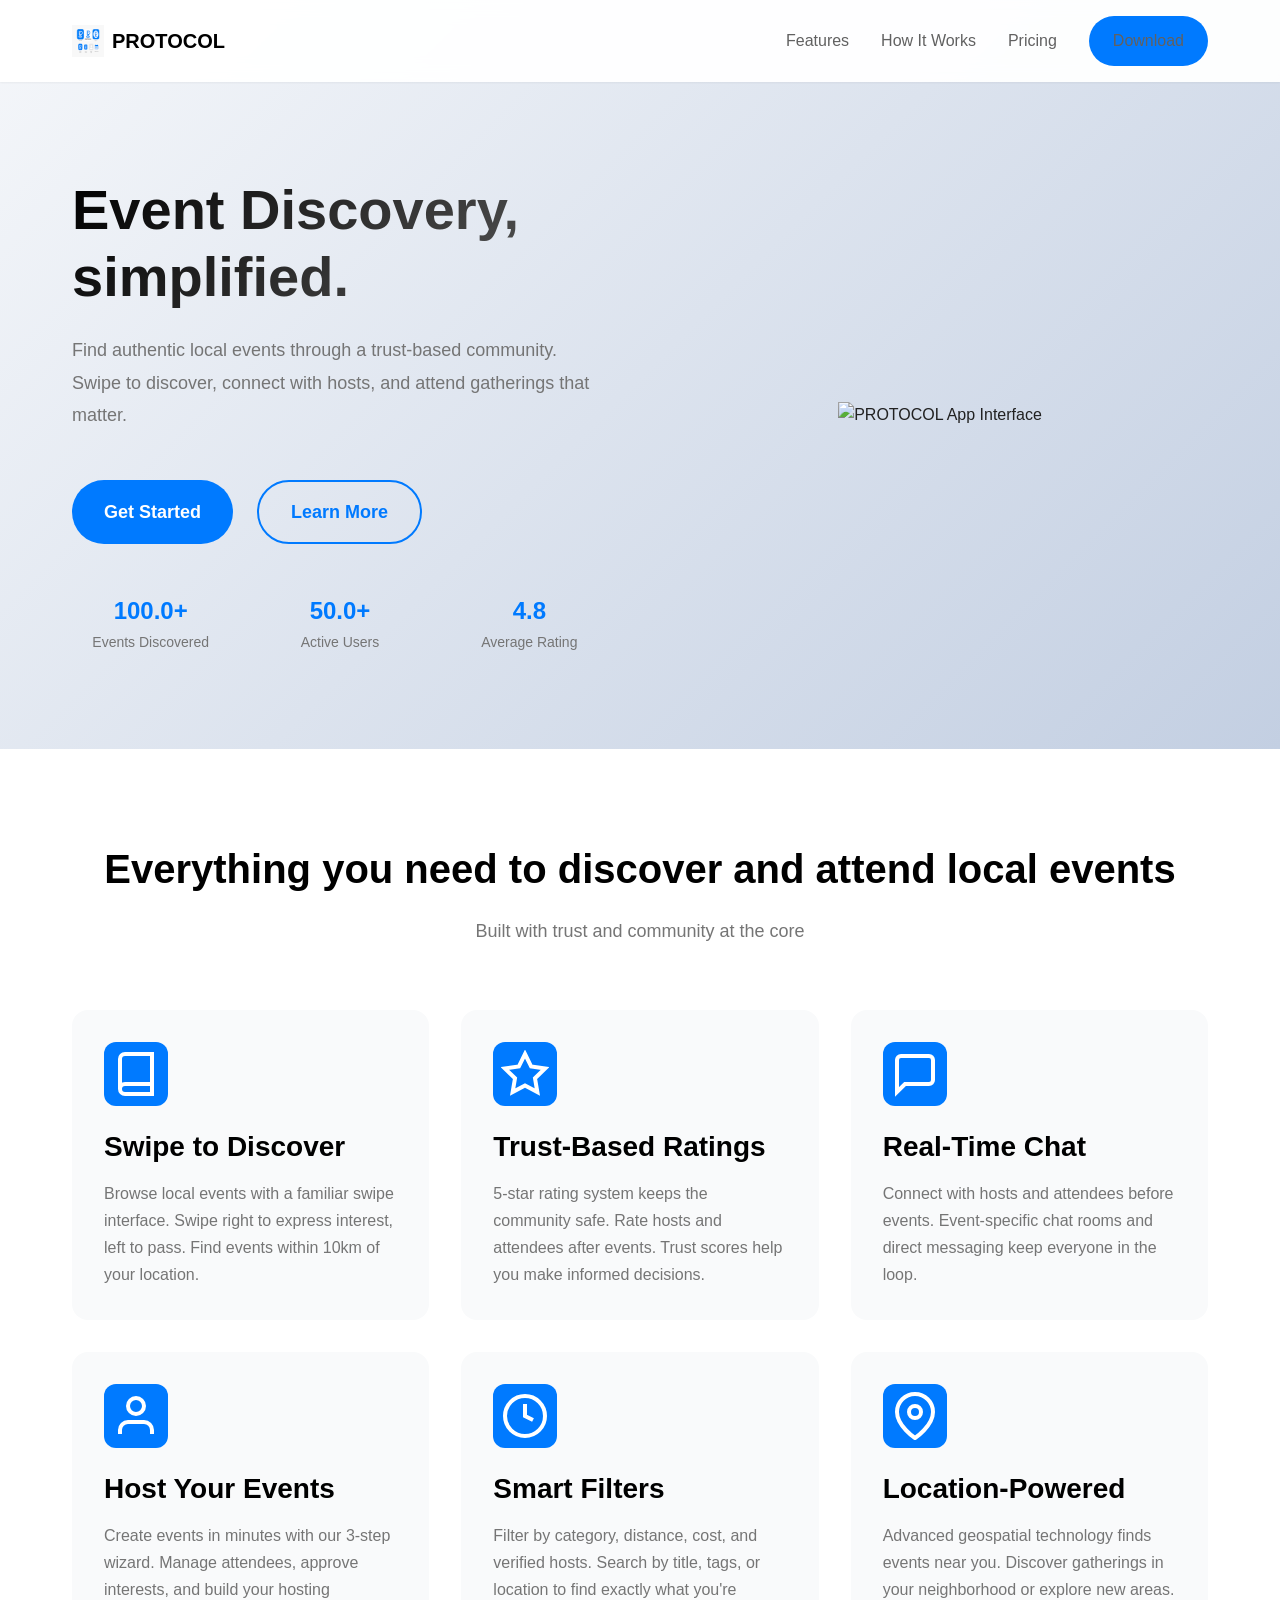
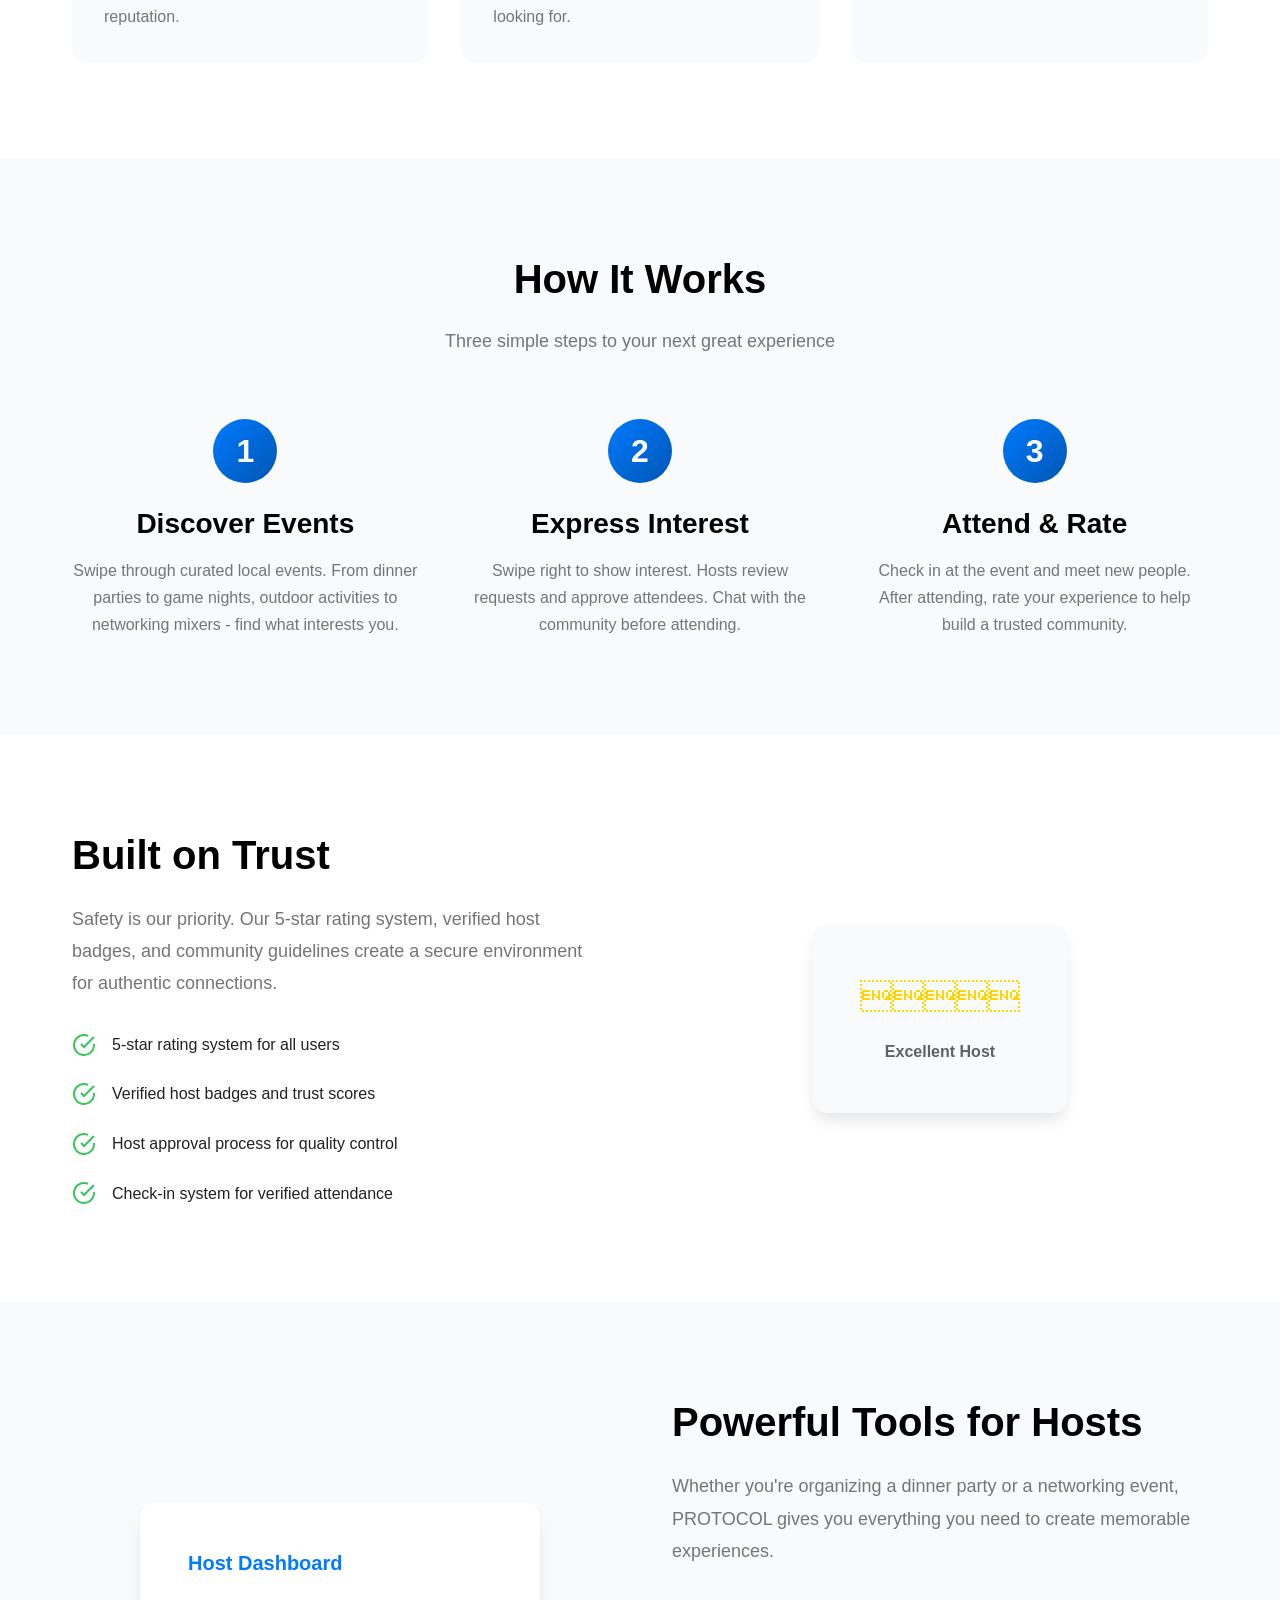
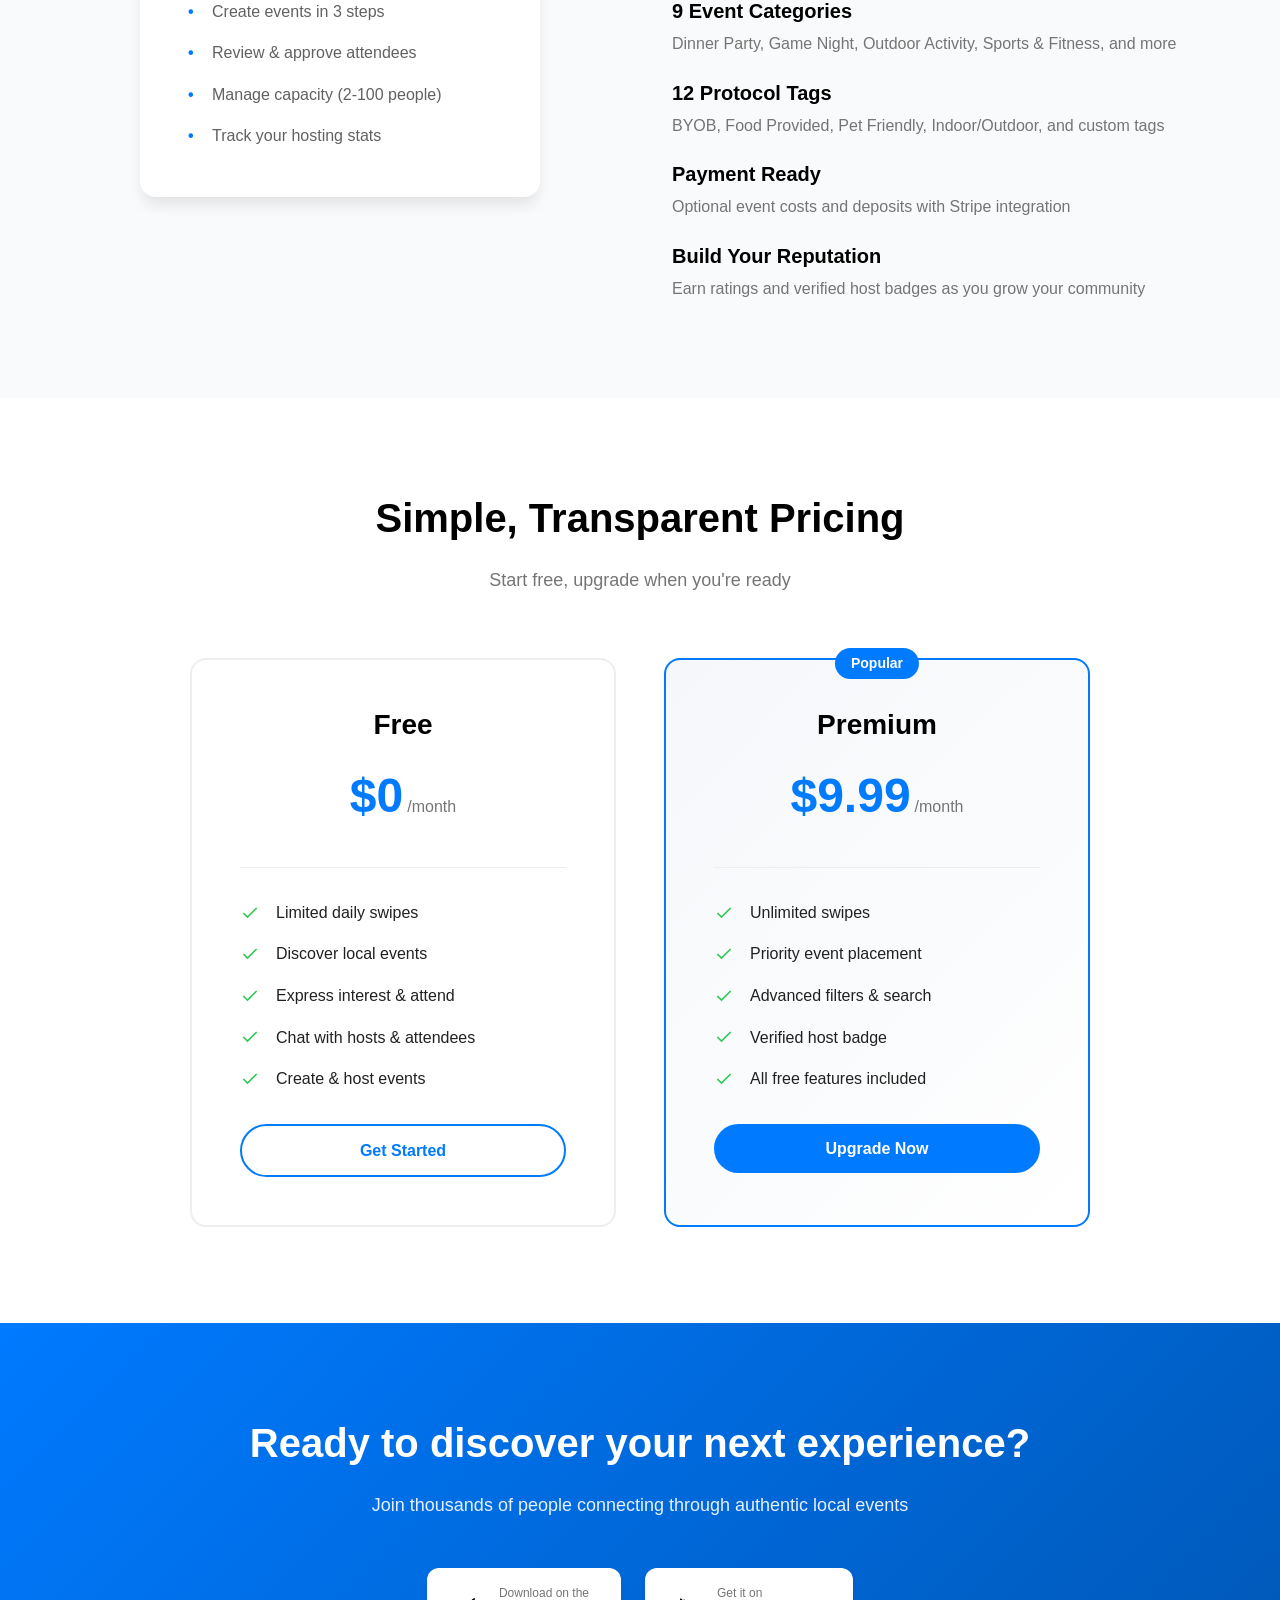
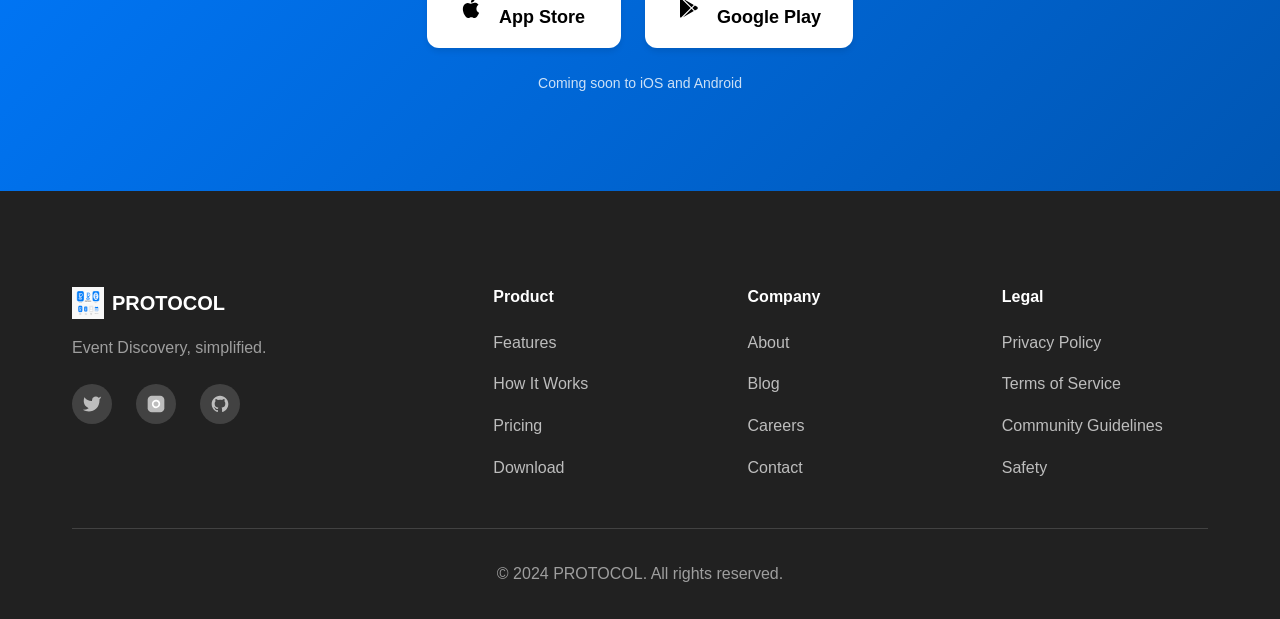
==== index.html @ 11a675a7 "Initial commit: PROTOCOL landing page - Hero section with "Event Discovery, simplified." tagline - F" ====
<!DOCTYPE html>
<html lang="en">
<head>
    <meta charset="UTF-8">
    <meta name="viewport" content="width=device-width, initial-scale=1.0">
    <meta name="description" content="PROTOCOL - Discover local events through trust. Swipe, connect, and attend authentic social gatherings in your area.">
    <meta name="keywords" content="events, social, local events, event discovery, community, meetup">
    <meta name="author" content="PROTOCOL">

    <!-- Open Graph / Social Media -->
    <meta property="og:type" content="website">
    <meta property="og:title" content="PROTOCOL - Event Discovery, simplified.">
    <meta property="og:description" content="Discover local events through trust. Swipe, connect, and attend authentic social gatherings in your area.">
    <meta property="og:url" content="https://protocol-social.github.io">

    <title>PROTOCOL - Event Discovery, simplified.</title>

    <!-- Favicon -->
    <link rel="icon" type="image/png" href="assets/favicon.png">

    <!-- Stylesheet -->
    <link rel="stylesheet" href="styles.css">
</head>
<body>
    <!-- Navigation -->
    <nav class="nav">
        <div class="container">
            <div class="nav-content">
                <div class="nav-logo">
                    <img src="assets/logo.png" alt="PROTOCOL" class="logo-img">
                    <span class="logo-text">PROTOCOL</span>
                </div>
                <div class="nav-links">
                    <a href="#features">Features</a>
                    <a href="#how-it-works">How It Works</a>
                    <a href="#pricing">Pricing</a>
                    <a href="#download" class="btn-primary">Download</a>
                </div>
            </div>
        </div>
    </nav>

    <!-- Hero Section -->
    <section class="hero">
        <div class="container">
            <div class="hero-content">
                <div class="hero-text">
                    <h1 class="hero-title">Event Discovery, simplified.</h1>
                    <p class="hero-subtitle">Find authentic local events through a trust-based community. Swipe to discover, connect with hosts, and attend gatherings that matter.</p>
                    <div class="hero-buttons">
                        <a href="#download" class="btn-primary btn-large">Get Started</a>
                        <a href="#how-it-works" class="btn-secondary btn-large">Learn More</a>
                    </div>
                    <div class="hero-stats">
                        <div class="stat">
                            <div class="stat-number">100K+</div>
                            <div class="stat-label">Events Discovered</div>
                        </div>
                        <div class="stat">
                            <div class="stat-number">50K+</div>
                            <div class="stat-label">Active Users</div>
                        </div>
                        <div class="stat">
                            <div class="stat-number">4.8</div>
                            <div class="stat-label">Average Rating</div>
                        </div>
                    </div>
                </div>
                <div class="hero-image">
                    <img src="assets/hero-mockup.png" alt="PROTOCOL App Interface" class="mockup-img">
                </div>
            </div>
        </div>
    </section>

    <!-- Features Section -->
    <section id="features" class="features">
        <div class="container">
            <div class="section-header">
                <h2 class="section-title">Everything you need to discover and attend local events</h2>
                <p class="section-subtitle">Built with trust and community at the core</p>
            </div>
            <div class="features-grid">
                <div class="feature-card">
                    <div class="feature-icon">
                        <svg width="48" height="48" viewBox="0 0 24 24" fill="none" stroke="currentColor" stroke-width="2">
                            <path d="M4 19.5A2.5 2.5 0 0 1 6.5 17H20"></path>
                            <path d="M6.5 2H20v20H6.5A2.5 2.5 0 0 1 4 19.5v-15A2.5 2.5 0 0 1 6.5 2z"></path>
                        </svg>
                    </div>
                    <h3 class="feature-title">Swipe to Discover</h3>
                    <p class="feature-description">Browse local events with a familiar swipe interface. Swipe right to express interest, left to pass. Find events within 10km of your location.</p>
                </div>

                <div class="feature-card">
                    <div class="feature-icon">
                        <svg width="48" height="48" viewBox="0 0 24 24" fill="none" stroke="currentColor" stroke-width="2">
                            <polygon points="12 2 15.09 8.26 22 9.27 17 14.14 18.18 21.02 12 17.77 5.82 21.02 7 14.14 2 9.27 8.91 8.26 12 2"></polygon>
                        </svg>
                    </div>
                    <h3 class="feature-title">Trust-Based Ratings</h3>
                    <p class="feature-description">5-star rating system keeps the community safe. Rate hosts and attendees after events. Trust scores help you make informed decisions.</p>
                </div>

                <div class="feature-card">
                    <div class="feature-icon">
                        <svg width="48" height="48" viewBox="0 0 24 24" fill="none" stroke="currentColor" stroke-width="2">
                            <path d="M21 15a2 2 0 0 1-2 2H7l-4 4V5a2 2 0 0 1 2-2h14a2 2 0 0 1 2 2z"></path>
                        </svg>
                    </div>
                    <h3 class="feature-title">Real-Time Chat</h3>
                    <p class="feature-description">Connect with hosts and attendees before events. Event-specific chat rooms and direct messaging keep everyone in the loop.</p>
                </div>

                <div class="feature-card">
                    <div class="feature-icon">
                        <svg width="48" height="48" viewBox="0 0 24 24" fill="none" stroke="currentColor" stroke-width="2">
                            <path d="M20 21v-2a4 4 0 0 0-4-4H8a4 4 0 0 0-4 4v2"></path>
                            <circle cx="12" cy="7" r="4"></circle>
                        </svg>
                    </div>
                    <h3 class="feature-title">Host Your Events</h3>
                    <p class="feature-description">Create events in minutes with our 3-step wizard. Manage attendees, approve interests, and build your hosting reputation.</p>
                </div>

                <div class="feature-card">
                    <div class="feature-icon">
                        <svg width="48" height="48" viewBox="0 0 24 24" fill="none" stroke="currentColor" stroke-width="2">
                            <circle cx="12" cy="12" r="10"></circle>
                            <path d="M12 6v6l4 2"></path>
                        </svg>
                    </div>
                    <h3 class="feature-title">Smart Filters</h3>
                    <p class="feature-description">Filter by category, distance, cost, and verified hosts. Search by title, tags, or location to find exactly what you're looking for.</p>
                </div>

                <div class="feature-card">
                    <div class="feature-icon">
                        <svg width="48" height="48" viewBox="0 0 24 24" fill="none" stroke="currentColor" stroke-width="2">
                            <path d="M21 10c0 7-9 13-9 13s-9-6-9-13a9 9 0 0 1 18 0z"></path>
                            <circle cx="12" cy="10" r="3"></circle>
                        </svg>
                    </div>
                    <h3 class="feature-title">Location-Powered</h3>
                    <p class="feature-description">Advanced geospatial technology finds events near you. Discover gatherings in your neighborhood or explore new areas.</p>
                </div>
            </div>
        </div>
    </section>

    <!-- How It Works Section -->
    <section id="how-it-works" class="how-it-works">
        <div class="container">
            <div class="section-header">
                <h2 class="section-title">How It Works</h2>
                <p class="section-subtitle">Three simple steps to your next great experience</p>
            </div>
            <div class="steps">
                <div class="step">
                    <div class="step-number">1</div>
                    <div class="step-content">
                        <h3 class="step-title">Discover Events</h3>
                        <p class="step-description">Swipe through curated local events. From dinner parties to game nights, outdoor activities to networking mixers - find what interests you.</p>
                    </div>
                </div>

                <div class="step">
                    <div class="step-number">2</div>
                    <div class="step-content">
                        <h3 class="step-title">Express Interest</h3>
                        <p class="step-description">Swipe right to show interest. Hosts review requests and approve attendees. Chat with the community before attending.</p>
                    </div>
                </div>

                <div class="step">
                    <div class="step-number">3</div>
                    <div class="step-content">
                        <h3 class="step-title">Attend & Rate</h3>
                        <p class="step-description">Check in at the event and meet new people. After attending, rate your experience to help build a trusted community.</p>
                    </div>
                </div>
            </div>
        </div>
    </section>

    <!-- Trust & Safety Section -->
    <section class="trust-safety">
        <div class="container">
            <div class="trust-content">
                <div class="trust-text">
                    <h2 class="section-title">Built on Trust</h2>
                    <p class="trust-description">Safety is our priority. Our 5-star rating system, verified host badges, and community guidelines create a secure environment for authentic connections.</p>
                    <ul class="trust-features">
                        <li>
                            <svg width="24" height="24" viewBox="0 0 24 24" fill="none" stroke="currentColor" stroke-width="2">
                                <path d="M22 11.08V12a10 10 0 1 1-5.93-9.14"></path>
                                <polyline points="22 4 12 14.01 9 11.01"></polyline>
                            </svg>
                            <span>5-star rating system for all users</span>
                        </li>
                        <li>
                            <svg width="24" height="24" viewBox="0 0 24 24" fill="none" stroke="currentColor" stroke-width="2">
                                <path d="M22 11.08V12a10 10 0 1 1-5.93-9.14"></path>
                                <polyline points="22 4 12 14.01 9 11.01"></polyline>
                            </svg>
                            <span>Verified host badges and trust scores</span>
                        </li>
                        <li>
                            <svg width="24" height="24" viewBox="0 0 24 24" fill="none" stroke="currentColor" stroke-width="2">
                                <path d="M22 11.08V12a10 10 0 1 1-5.93-9.14"></path>
                                <polyline points="22 4 12 14.01 9 11.01"></polyline>
                            </svg>
                            <span>Host approval process for quality control</span>
                        </li>
                        <li>
                            <svg width="24" height="24" viewBox="0 0 24 24" fill="none" stroke="currentColor" stroke-width="2">
                                <path d="M22 11.08V12a10 10 0 1 1-5.93-9.14"></path>
                                <polyline points="22 4 12 14.01 9 11.01"></polyline>
                            </svg>
                            <span>Check-in system for verified attendance</span>
                        </li>
                    </ul>
                </div>
                <div class="trust-visual">
                    <div class="rating-showcase">
                        <div class="rating-card">
                            <div class="stars"></div>
                            <div class="rating-label">Excellent Host</div>
                        </div>
                    </div>
                </div>
            </div>
        </div>
    </section>

    <!-- For Hosts Section -->
    <section class="for-hosts">
        <div class="container">
            <div class="hosts-content">
                <div class="hosts-visual">
                    <div class="host-dashboard-preview">
                        <div class="dashboard-card">
                            <h4>Host Dashboard</h4>
                            <ul>
                                <li>Create events in 3 steps</li>
                                <li>Review & approve attendees</li>
                                <li>Manage capacity (2-100 people)</li>
                                <li>Track your hosting stats</li>
                            </ul>
                        </div>
                    </div>
                </div>
                <div class="hosts-text">
                    <h2 class="section-title">Powerful Tools for Hosts</h2>
                    <p class="hosts-description">Whether you're organizing a dinner party or a networking event, PROTOCOL gives you everything you need to create memorable experiences.</p>
                    <div class="hosts-features">
                        <div class="host-feature">
                            <h4>9 Event Categories</h4>
                            <p>Dinner Party, Game Night, Outdoor Activity, Sports & Fitness, and more</p>
                        </div>
                        <div class="host-feature">
                            <h4>12 Protocol Tags</h4>
                            <p>BYOB, Food Provided, Pet Friendly, Indoor/Outdoor, and custom tags</p>
                        </div>
                        <div class="host-feature">
                            <h4>Payment Ready</h4>
                            <p>Optional event costs and deposits with Stripe integration</p>
                        </div>
                        <div class="host-feature">
                            <h4>Build Your Reputation</h4>
                            <p>Earn ratings and verified host badges as you grow your community</p>
                        </div>
                    </div>
                </div>
            </div>
        </div>
    </section>

    <!-- Pricing Section -->
    <section id="pricing" class="pricing">
        <div class="container">
            <div class="section-header">
                <h2 class="section-title">Simple, Transparent Pricing</h2>
                <p class="section-subtitle">Start free, upgrade when you're ready</p>
            </div>
            <div class="pricing-grid">
                <div class="pricing-card">
                    <div class="pricing-header">
                        <h3 class="pricing-title">Free</h3>
                        <div class="pricing-price">
                            <span class="price-amount">$0</span>
                            <span class="price-period">/month</span>
                        </div>
                    </div>
                    <ul class="pricing-features">
                        <li>
                            <svg width="20" height="20" viewBox="0 0 24 24" fill="none" stroke="currentColor" stroke-width="2">
                                <polyline points="20 6 9 17 4 12"></polyline>
                            </svg>
                            <span>Limited daily swipes</span>
                        </li>
                        <li>
                            <svg width="20" height="20" viewBox="0 0 24 24" fill="none" stroke="currentColor" stroke-width="2">
                                <polyline points="20 6 9 17 4 12"></polyline>
                            </svg>
                            <span>Discover local events</span>
                        </li>
                        <li>
                            <svg width="20" height="20" viewBox="0 0 24 24" fill="none" stroke="currentColor" stroke-width="2">
                                <polyline points="20 6 9 17 4 12"></polyline>
                            </svg>
                            <span>Express interest & attend</span>
                        </li>
                        <li>
                            <svg width="20" height="20" viewBox="0 0 24 24" fill="none" stroke="currentColor" stroke-width="2">
                                <polyline points="20 6 9 17 4 12"></polyline>
                            </svg>
                            <span>Chat with hosts & attendees</span>
                        </li>
                        <li>
                            <svg width="20" height="20" viewBox="0 0 24 24" fill="none" stroke="currentColor" stroke-width="2">
                                <polyline points="20 6 9 17 4 12"></polyline>
                            </svg>
                            <span>Create & host events</span>
                        </li>
                    </ul>
                    <a href="#download" class="btn-secondary btn-block">Get Started</a>
                </div>

                <div class="pricing-card pricing-featured">
                    <div class="pricing-badge">Popular</div>
                    <div class="pricing-header">
                        <h3 class="pricing-title">Premium</h3>
                        <div class="pricing-price">
                            <span class="price-amount">$9.99</span>
                            <span class="price-period">/month</span>
                        </div>
                    </div>
                    <ul class="pricing-features">
                        <li>
                            <svg width="20" height="20" viewBox="0 0 24 24" fill="none" stroke="currentColor" stroke-width="2">
                                <polyline points="20 6 9 17 4 12"></polyline>
                            </svg>
                            <span>Unlimited swipes</span>
                        </li>
                        <li>
                            <svg width="20" height="20" viewBox="0 0 24 24" fill="none" stroke="currentColor" stroke-width="2">
                                <polyline points="20 6 9 17 4 12"></polyline>
                            </svg>
                            <span>Priority event placement</span>
                        </li>
                        <li>
                            <svg width="20" height="20" viewBox="0 0 24 24" fill="none" stroke="currentColor" stroke-width="2">
                                <polyline points="20 6 9 17 4 12"></polyline>
                            </svg>
                            <span>Advanced filters & search</span>
                        </li>
                        <li>
                            <svg width="20" height="20" viewBox="0 0 24 24" fill="none" stroke="currentColor" stroke-width="2">
                                <polyline points="20 6 9 17 4 12"></polyline>
                            </svg>
                            <span>Verified host badge</span>
                        </li>
                        <li>
                            <svg width="20" height="20" viewBox="0 0 24 24" fill="none" stroke="currentColor" stroke-width="2">
                                <polyline points="20 6 9 17 4 12"></polyline>
                            </svg>
                            <span>All free features included</span>
                        </li>
                    </ul>
                    <a href="#download" class="btn-primary btn-block">Upgrade Now</a>
                </div>
            </div>
        </div>
    </section>

    <!-- Download Section -->
    <section id="download" class="download">
        <div class="container">
            <div class="download-content">
                <h2 class="section-title">Ready to discover your next experience?</h2>
                <p class="download-subtitle">Join thousands of people connecting through authentic local events</p>
                <div class="download-buttons">
                    <a href="#" class="store-button">
                        <svg width="24" height="24" viewBox="0 0 24 24" fill="currentColor">
                            <path d="M18.71 19.5c-.83 1.24-1.71 2.45-3.05 2.47-1.34.03-1.77-.79-3.29-.79-1.53 0-2 .77-3.27.82-1.31.05-2.3-1.32-3.14-2.53C4.25 17 2.94 12.45 4.7 9.39c.87-1.52 2.43-2.48 4.12-2.51 1.28-.02 2.5.87 3.29.87.78 0 2.26-1.07 3.81-.91.65.03 2.47.26 3.64 1.98-.09.06-2.17 1.28-2.15 3.81.03 3.02 2.65 4.03 2.68 4.04-.03.07-.42 1.44-1.38 2.83M13 3.5c.73-.83 1.94-1.46 2.94-1.5.13 1.17-.34 2.35-1.04 3.19-.69.85-1.83 1.51-2.95 1.42-.15-1.15.41-2.35 1.05-3.11z"/>
                        </svg>
                        <div class="store-text">
                            <div class="store-label">Download on the</div>
                            <div class="store-name">App Store</div>
                        </div>
                    </a>
                    <a href="#" class="store-button">
                        <svg width="24" height="24" viewBox="0 0 24 24" fill="currentColor">
                            <path d="M3,20.5V3.5C3,2.91 3.34,2.39 3.84,2.15L13.69,12L3.84,21.85C3.34,21.6 3,21.09 3,20.5M16.81,15.12L6.05,21.34L14.54,12.85L16.81,15.12M20.16,10.81C20.5,11.08 20.75,11.5 20.75,12C20.75,12.5 20.53,12.9 20.18,13.18L17.89,14.5L15.39,12L17.89,9.5L20.16,10.81M6.05,2.66L16.81,8.88L14.54,11.15L6.05,2.66Z"/>
                        </svg>
                        <div class="store-text">
                            <div class="store-label">Get it on</div>
                            <div class="store-name">Google Play</div>
                        </div>
                    </a>
                </div>
                <p class="download-note">Coming soon to iOS and Android</p>
            </div>
        </div>
    </section>

    <!-- Footer -->
    <footer class="footer">
        <div class="container">
            <div class="footer-content">
                <div class="footer-brand">
                    <div class="footer-logo">
                        <img src="assets/logo.png" alt="PROTOCOL" class="logo-img">
                        <span class="logo-text">PROTOCOL</span>
                    </div>
                    <p class="footer-tagline">Event Discovery, simplified.</p>
                    <div class="social-links">
                        <a href="#" aria-label="Twitter">
                            <svg width="20" height="20" viewBox="0 0 24 24" fill="currentColor">
                                <path d="M23 3a10.9 10.9 0 01-3.14 1.53 4.48 4.48 0 00-7.86 3v1A10.66 10.66 0 013 4s-4 9 5 13a11.64 11.64 0 01-7 2c9 5 20 0 20-11.5a4.5 4.5 0 00-.08-.83A7.72 7.72 0 0023 3z"></path>
                            </svg>
                        </a>
                        <a href="#" aria-label="Instagram">
                            <svg width="20" height="20" viewBox="0 0 24 24" fill="currentColor">
                                <rect x="2" y="2" width="20" height="20" rx="5" ry="5"></rect>
                                <path d="M16 11.37A4 4 0 1 1 12.63 8 4 4 0 0 1 16 11.37z" fill="none" stroke="white" stroke-width="2"></path>
                                <line x1="17.5" y1="6.5" x2="17.51" y2="6.5" stroke="white" stroke-width="2"></line>
                            </svg>
                        </a>
                        <a href="https://github.com/PROTOCOL-social" aria-label="GitHub">
                            <svg width="20" height="20" viewBox="0 0 24 24" fill="currentColor">
                                <path d="M12 2C6.477 2 2 6.477 2 12c0 4.42 2.865 8.17 6.839 9.49.5.092.682-.217.682-.482 0-.237-.008-.866-.013-1.7-2.782.603-3.369-1.34-3.369-1.34-.454-1.156-1.11-1.463-1.11-1.463-.908-.62.069-.608.069-.608 1.003.07 1.531 1.03 1.531 1.03.892 1.529 2.341 1.087 2.91.832.092-.647.35-1.088.636-1.338-2.22-.253-4.555-1.11-4.555-4.943 0-1.091.39-1.984 1.029-2.683-.103-.253-.446-1.27.098-2.647 0 0 .84-.269 2.75 1.025A9.578 9.578 0 0112 6.836c.85.004 1.705.114 2.504.336 1.909-1.294 2.747-1.025 2.747-1.025.546 1.377.203 2.394.1 2.647.64.699 1.028 1.592 1.028 2.683 0 3.842-2.339 4.687-4.566 4.935.359.309.678.919.678 1.852 0 1.336-.012 2.415-.012 2.743 0 .267.18.578.688.48C19.138 20.167 22 16.418 22 12c0-5.523-4.477-10-10-10z"></path>
                            </svg>
                        </a>
                    </div>
                </div>
                <div class="footer-links">
                    <div class="footer-column">
                        <h4>Product</h4>
                        <ul>
                            <li><a href="#features">Features</a></li>
                            <li><a href="#how-it-works">How It Works</a></li>
                            <li><a href="#pricing">Pricing</a></li>
                            <li><a href="#download">Download</a></li>
                        </ul>
                    </div>
                    <div class="footer-column">
                        <h4>Company</h4>
                        <ul>
                            <li><a href="#">About</a></li>
                            <li><a href="#">Blog</a></li>
                            <li><a href="#">Careers</a></li>
                            <li><a href="#">Contact</a></li>
                        </ul>
                    </div>
                    <div class="footer-column">
                        <h4>Legal</h4>
                        <ul>
                            <li><a href="#">Privacy Policy</a></li>
                            <li><a href="#">Terms of Service</a></li>
                            <li><a href="#">Community Guidelines</a></li>
                            <li><a href="#">Safety</a></li>
                        </ul>
                    </div>
                </div>
            </div>
            <div class="footer-bottom">
                <p>&copy; 2024 PROTOCOL. All rights reserved.</p>
            </div>
        </div>
    </footer>

    <!-- Script -->
    <script src="script.js"></script>
</body>
</html>
---- styles.css ----
/* ==========================================
   PROTOCOL Landing Page Styles
   Brand Colors: #007AFF (Primary), #34C759 (Success)
   Design: iOS-first, clean, minimal
   ========================================== */

/* CSS Reset & Base Styles */
* {
    margin: 0;
    padding: 0;
    box-sizing: border-box;
}

:root {
    /* Brand Colors */
    --color-primary: #007AFF;
    --color-primary-dark: #0056b3;
    --color-success: #34C759;
    --color-error: #FF3B30;

    /* Neutral Colors */
    --color-white: #FFFFFF;
    --color-black: #000000;
    --color-gray-50: #F9FAFB;
    --color-gray-100: #F5F5F5;
    --color-gray-200: #EEEEEE;
    --color-gray-300: #E0E0E0;
    --color-gray-400: #BDBDBD;
    --color-gray-500: #9E9E9E;
    --color-gray-600: #757575;
    --color-gray-700: #616161;
    --color-gray-800: #424242;
    --color-gray-900: #212121;

    /* Typography */
    --font-system: -apple-system, BlinkMacSystemFont, 'Segoe UI', Roboto, 'Helvetica Neue', Arial, sans-serif;

    /* Spacing */
    --spacing-xs: 0.5rem;
    --spacing-sm: 1rem;
    --spacing-md: 1.5rem;
    --spacing-lg: 2rem;
    --spacing-xl: 3rem;
    --spacing-2xl: 4rem;
    --spacing-3xl: 6rem;

    /* Shadows */
    --shadow-sm: 0 1px 2px 0 rgba(0, 0, 0, 0.05);
    --shadow-md: 0 4px 6px -1px rgba(0, 0, 0, 0.1);
    --shadow-lg: 0 10px 15px -3px rgba(0, 0, 0, 0.1);
    --shadow-xl: 0 20px 25px -5px rgba(0, 0, 0, 0.1);

    /* Border Radius */
    --radius-sm: 0.375rem;
    --radius-md: 0.5rem;
    --radius-lg: 0.75rem;
    --radius-xl: 1rem;
    --radius-2xl: 1.5rem;
    --radius-full: 9999px;

    /* Transitions */
    --transition: all 0.3s ease;
}

html {
    scroll-behavior: smooth;
}

body {
    font-family: var(--font-system);
    font-size: 16px;
    line-height: 1.6;
    color: var(--color-gray-900);
    background-color: var(--color-white);
    -webkit-font-smoothing: antialiased;
    -moz-osx-font-smoothing: grayscale;
}

/* Container */
.container {
    max-width: 1200px;
    margin: 0 auto;
    padding: 0 var(--spacing-md);
}

@media (min-width: 768px) {
    .container {
        padding: 0 var(--spacing-lg);
    }
}

/* Typography */
h1, h2, h3, h4, h5, h6 {
    font-weight: 700;
    line-height: 1.2;
    color: var(--color-black);
}

h1 {
    font-size: 2.5rem;
}

h2 {
    font-size: 2rem;
}

h3 {
    font-size: 1.5rem;
}

h4 {
    font-size: 1.25rem;
}

@media (min-width: 768px) {
    h1 {
        font-size: 3.5rem;
    }

    h2 {
        font-size: 2.5rem;
    }

    h3 {
        font-size: 1.75rem;
    }
}

/* Buttons */
.btn-primary,
.btn-secondary {
    display: inline-flex;
    align-items: center;
    justify-content: center;
    padding: 0.75rem 1.5rem;
    font-size: 1rem;
    font-weight: 600;
    text-decoration: none;
    border-radius: var(--radius-full);
    transition: var(--transition);
    cursor: pointer;
    border: none;
}

.btn-primary {
    background-color: var(--color-primary);
    color: var(--color-white);
}

.btn-primary:hover {
    background-color: var(--color-primary-dark);
    transform: translateY(-2px);
    box-shadow: var(--shadow-lg);
}

.btn-secondary {
    background-color: transparent;
    color: var(--color-primary);
    border: 2px solid var(--color-primary);
}

.btn-secondary:hover {
    background-color: var(--color-primary);
    color: var(--color-white);
}

.btn-large {
    padding: 1rem 2rem;
    font-size: 1.125rem;
}

.btn-block {
    width: 100%;
}

/* Navigation */
.nav {
    position: fixed;
    top: 0;
    left: 0;
    right: 0;
    background-color: rgba(255, 255, 255, 0.95);
    backdrop-filter: blur(10px);
    -webkit-backdrop-filter: blur(10px);
    box-shadow: var(--shadow-sm);
    z-index: 1000;
}

.nav-content {
    display: flex;
    align-items: center;
    justify-content: space-between;
    padding: var(--spacing-sm) 0;
}

.nav-logo {
    display: flex;
    align-items: center;
    gap: var(--spacing-xs);
    text-decoration: none;
}

.logo-img {
    width: 32px;
    height: 32px;
}

.logo-text {
    font-size: 1.25rem;
    font-weight: 700;
    color: var(--color-black);
}

.nav-links {
    display: none;
    align-items: center;
    gap: var(--spacing-lg);
}

.nav-links a {
    text-decoration: none;
    color: var(--color-gray-700);
    font-weight: 500;
    transition: var(--transition);
}

.nav-links a:not(.btn-primary):hover {
    color: var(--color-primary);
}

@media (min-width: 768px) {
    .nav-links {
        display: flex;
    }
}

/* Hero Section */
.hero {
    padding-top: calc(80px + var(--spacing-3xl));
    padding-bottom: var(--spacing-3xl);
    background: linear-gradient(135deg, #f5f7fa 0%, #c3cfe2 100%);
}

.hero-content {
    display: grid;
    gap: var(--spacing-xl);
    align-items: center;
}

@media (min-width: 768px) {
    .hero-content {
        grid-template-columns: 1fr 1fr;
        gap: var(--spacing-2xl);
    }
}

.hero-title {
    margin-bottom: var(--spacing-md);
    background: linear-gradient(135deg, var(--color-black) 0%, var(--color-gray-700) 100%);
    -webkit-background-clip: text;
    -webkit-text-fill-color: transparent;
    background-clip: text;
}

.hero-subtitle {
    font-size: 1.125rem;
    color: var(--color-gray-600);
    margin-bottom: var(--spacing-xl);
    line-height: 1.8;
}

.hero-buttons {
    display: flex;
    flex-wrap: wrap;
    gap: var(--spacing-md);
    margin-bottom: var(--spacing-xl);
}

.hero-stats {
    display: grid;
    grid-template-columns: repeat(3, 1fr);
    gap: var(--spacing-lg);
}

.stat {
    text-align: center;
}

.stat-number {
    font-size: 1.5rem;
    font-weight: 700;
    color: var(--color-primary);
}

.stat-label {
    font-size: 0.875rem;
    color: var(--color-gray-600);
}

.hero-image {
    display: flex;
    align-items: center;
    justify-content: center;
}

.mockup-img {
    max-width: 100%;
    height: auto;
    filter: drop-shadow(var(--shadow-xl));
}

/* Section Styles */
section {
    padding: var(--spacing-3xl) 0;
}

.section-header {
    text-align: center;
    margin-bottom: var(--spacing-2xl);
}

.section-title {
    margin-bottom: var(--spacing-md);
}

.section-subtitle {
    font-size: 1.125rem;
    color: var(--color-gray-600);
}

/* Features Section */
.features {
    background-color: var(--color-white);
}

.features-grid {
    display: grid;
    gap: var(--spacing-lg);
}

@media (min-width: 640px) {
    .features-grid {
        grid-template-columns: repeat(2, 1fr);
    }
}

@media (min-width: 1024px) {
    .features-grid {
        grid-template-columns: repeat(3, 1fr);
    }
}

.feature-card {
    padding: var(--spacing-lg);
    background-color: var(--color-gray-50);
    border-radius: var(--radius-xl);
    transition: var(--transition);
}

.feature-card:hover {
    background-color: var(--color-white);
    box-shadow: var(--shadow-lg);
    transform: translateY(-4px);
}

.feature-icon {
    width: 64px;
    height: 64px;
    display: flex;
    align-items: center;
    justify-content: center;
    background-color: var(--color-primary);
    color: var(--color-white);
    border-radius: var(--radius-lg);
    margin-bottom: var(--spacing-md);
}

.feature-title {
    margin-bottom: var(--spacing-sm);
}

.feature-description {
    color: var(--color-gray-600);
    line-height: 1.7;
}

/* How It Works Section */
.how-it-works {
    background-color: var(--color-gray-50);
}

.steps {
    display: grid;
    gap: var(--spacing-xl);
}

@media (min-width: 768px) {
    .steps {
        grid-template-columns: repeat(3, 1fr);
    }
}

.step {
    text-align: center;
}

.step-number {
    width: 64px;
    height: 64px;
    display: flex;
    align-items: center;
    justify-content: center;
    margin: 0 auto var(--spacing-md);
    font-size: 2rem;
    font-weight: 800;
    color: var(--color-white);
    background: linear-gradient(135deg, var(--color-primary) 0%, #0056b3 100%);
    border-radius: var(--radius-full);
}

.step-title {
    margin-bottom: var(--spacing-sm);
}

.step-description {
    color: var(--color-gray-600);
    line-height: 1.7;
}

/* Trust & Safety Section */
.trust-safety {
    background-color: var(--color-white);
}

.trust-content {
    display: grid;
    gap: var(--spacing-xl);
    align-items: center;
}

@media (min-width: 768px) {
    .trust-content {
        grid-template-columns: 1fr 1fr;
        gap: var(--spacing-2xl);
    }
}

.trust-description {
    font-size: 1.125rem;
    color: var(--color-gray-600);
    margin-bottom: var(--spacing-lg);
    line-height: 1.8;
}

.trust-features {
    list-style: none;
    display: flex;
    flex-direction: column;
    gap: var(--spacing-md);
}

.trust-features li {
    display: flex;
    align-items: center;
    gap: var(--spacing-sm);
}

.trust-features svg {
    color: var(--color-success);
    flex-shrink: 0;
}

.trust-visual {
    display: flex;
    align-items: center;
    justify-content: center;
}

.rating-showcase {
    padding: var(--spacing-xl);
}

.rating-card {
    background-color: var(--color-gray-50);
    padding: var(--spacing-xl);
    border-radius: var(--radius-xl);
    text-align: center;
    box-shadow: var(--shadow-lg);
}

.stars {
    font-size: 2rem;
    color: #FFD700;
    margin-bottom: var(--spacing-sm);
}

.rating-label {
    font-weight: 600;
    color: var(--color-gray-700);
}

/* For Hosts Section */
.for-hosts {
    background-color: var(--color-gray-50);
}

.hosts-content {
    display: grid;
    gap: var(--spacing-xl);
    align-items: center;
}

@media (min-width: 768px) {
    .hosts-content {
        grid-template-columns: 1fr 1fr;
        gap: var(--spacing-2xl);
    }
}

.hosts-description {
    font-size: 1.125rem;
    color: var(--color-gray-600);
    margin-bottom: var(--spacing-lg);
    line-height: 1.8;
}

.hosts-features {
    display: grid;
    gap: var(--spacing-md);
}

.host-feature h4 {
    margin-bottom: var(--spacing-xs);
    color: var(--color-black);
}

.host-feature p {
    color: var(--color-gray-600);
}

.hosts-visual {
    display: flex;
    align-items: center;
    justify-content: center;
}

.host-dashboard-preview {
    width: 100%;
    max-width: 400px;
}

.dashboard-card {
    background-color: var(--color-white);
    padding: var(--spacing-xl);
    border-radius: var(--radius-xl);
    box-shadow: var(--shadow-lg);
}

.dashboard-card h4 {
    margin-bottom: var(--spacing-md);
    color: var(--color-primary);
}

.dashboard-card ul {
    list-style: none;
    display: flex;
    flex-direction: column;
    gap: var(--spacing-sm);
}

.dashboard-card li {
    padding-left: var(--spacing-md);
    position: relative;
    color: var(--color-gray-700);
}

.dashboard-card li::before {
    content: "•";
    position: absolute;
    left: 0;
    color: var(--color-primary);
    font-weight: bold;
}

/* Pricing Section */
.pricing {
    background-color: var(--color-white);
}

.pricing-grid {
    display: grid;
    gap: var(--spacing-xl);
    max-width: 900px;
    margin: 0 auto;
}

@media (min-width: 768px) {
    .pricing-grid {
        grid-template-columns: repeat(2, 1fr);
    }
}

.pricing-card {
    background-color: var(--color-white);
    border: 2px solid var(--color-gray-200);
    border-radius: var(--radius-xl);
    padding: var(--spacing-xl);
    position: relative;
    transition: var(--transition);
}

.pricing-card:hover {
    border-color: var(--color-primary);
    box-shadow: var(--shadow-xl);
    transform: translateY(-4px);
}

.pricing-featured {
    border-color: var(--color-primary);
    background: linear-gradient(135deg, #f5f7fa 0%, #ffffff 100%);
}

.pricing-badge {
    position: absolute;
    top: -12px;
    left: 50%;
    transform: translateX(-50%);
    background-color: var(--color-primary);
    color: var(--color-white);
    padding: 0.25rem 1rem;
    border-radius: var(--radius-full);
    font-size: 0.875rem;
    font-weight: 600;
}

.pricing-header {
    text-align: center;
    margin-bottom: var(--spacing-lg);
    padding-bottom: var(--spacing-lg);
    border-bottom: 1px solid var(--color-gray-200);
}

.pricing-title {
    margin-bottom: var(--spacing-sm);
}

.pricing-price {
    display: flex;
    align-items: baseline;
    justify-content: center;
    gap: 0.25rem;
}

.price-amount {
    font-size: 3rem;
    font-weight: 800;
    color: var(--color-primary);
}

.price-period {
    color: var(--color-gray-600);
}

.pricing-features {
    list-style: none;
    margin-bottom: var(--spacing-lg);
    display: flex;
    flex-direction: column;
    gap: var(--spacing-sm);
}

.pricing-features li {
    display: flex;
    align-items: center;
    gap: var(--spacing-sm);
}

.pricing-features svg {
    color: var(--color-success);
    flex-shrink: 0;
}

/* Download Section */
.download {
    background: linear-gradient(135deg, var(--color-primary) 0%, #0056b3 100%);
    color: var(--color-white);
}

.download-content {
    text-align: center;
}

.download .section-title {
    color: var(--color-white);
}

.download-subtitle {
    font-size: 1.125rem;
    margin-bottom: var(--spacing-xl);
    opacity: 0.9;
}

.download-buttons {
    display: flex;
    flex-wrap: wrap;
    gap: var(--spacing-md);
    justify-content: center;
    margin-bottom: var(--spacing-md);
}

.store-button {
    display: flex;
    align-items: center;
    gap: var(--spacing-sm);
    padding: var(--spacing-sm) var(--spacing-lg);
    background-color: var(--color-white);
    color: var(--color-black);
    border-radius: var(--radius-lg);
    text-decoration: none;
    transition: var(--transition);
    box-shadow: var(--shadow-md);
}

.store-button:hover {
    transform: translateY(-2px);
    box-shadow: var(--shadow-xl);
}

.store-text {
    text-align: left;
}

.store-label {
    font-size: 0.75rem;
    color: var(--color-gray-600);
}

.store-name {
    font-size: 1.125rem;
    font-weight: 600;
}

.download-note {
    opacity: 0.8;
    font-size: 0.875rem;
}

/* Footer */
.footer {
    background-color: var(--color-gray-900);
    color: var(--color-gray-400);
    padding: var(--spacing-3xl) 0 var(--spacing-lg);
}

.footer-content {
    display: grid;
    gap: var(--spacing-xl);
    margin-bottom: var(--spacing-xl);
}

@media (min-width: 768px) {
    .footer-content {
        grid-template-columns: 1fr 2fr;
        gap: var(--spacing-2xl);
    }
}

.footer-logo {
    display: flex;
    align-items: center;
    gap: var(--spacing-xs);
    margin-bottom: var(--spacing-sm);
}

.footer-logo .logo-text {
    color: var(--color-white);
}

.footer-tagline {
    margin-bottom: var(--spacing-md);
    color: var(--color-gray-500);
}

.social-links {
    display: flex;
    gap: var(--spacing-md);
}

.social-links a {
    width: 40px;
    height: 40px;
    display: flex;
    align-items: center;
    justify-content: center;
    background-color: var(--color-gray-800);
    border-radius: var(--radius-full);
    color: var(--color-gray-400);
    transition: var(--transition);
}

.social-links a:hover {
    background-color: var(--color-primary);
    color: var(--color-white);
}

.footer-links {
    display: grid;
    gap: var(--spacing-xl);
}

@media (min-width: 640px) {
    .footer-links {
        grid-template-columns: repeat(3, 1fr);
    }
}

.footer-column h4 {
    color: var(--color-white);
    margin-bottom: var(--spacing-md);
    font-size: 1rem;
}

.footer-column ul {
    list-style: none;
    display: flex;
    flex-direction: column;
    gap: var(--spacing-sm);
}

.footer-column a {
    color: var(--color-gray-400);
    text-decoration: none;
    transition: var(--transition);
}

.footer-column a:hover {
    color: var(--color-primary);
}

.footer-bottom {
    text-align: center;
    padding-top: var(--spacing-lg);
    border-top: 1px solid var(--color-gray-800);
    color: var(--color-gray-500);
}

/* Utility Classes */
.text-center {
    text-align: center;
}

.text-primary {
    color: var(--color-primary);
}

/* Animations */
@keyframes fadeInUp {
    from {
        opacity: 0;
        transform: translateY(20px);
    }
    to {
        opacity: 1;
        transform: translateY(0);
    }
}

.animate-fade-in-up {
    animation: fadeInUp 0.6s ease-out;
}
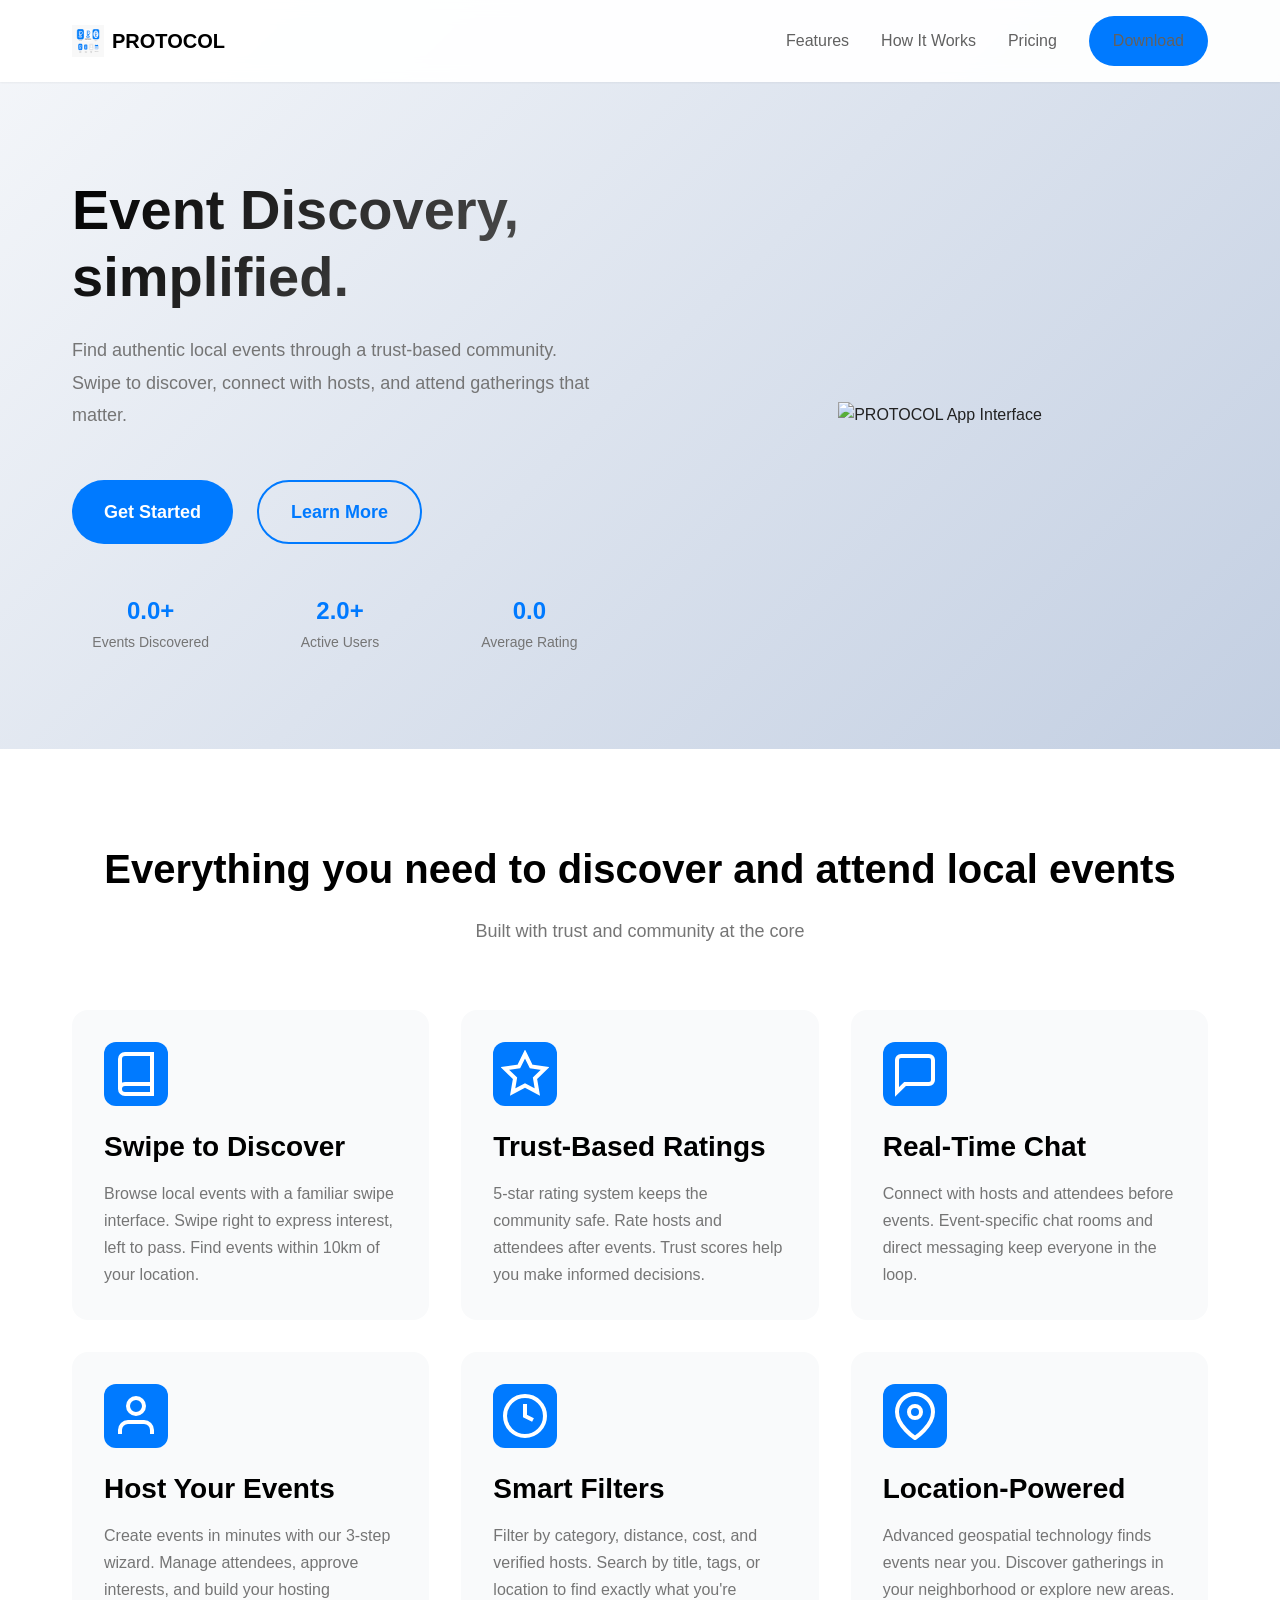
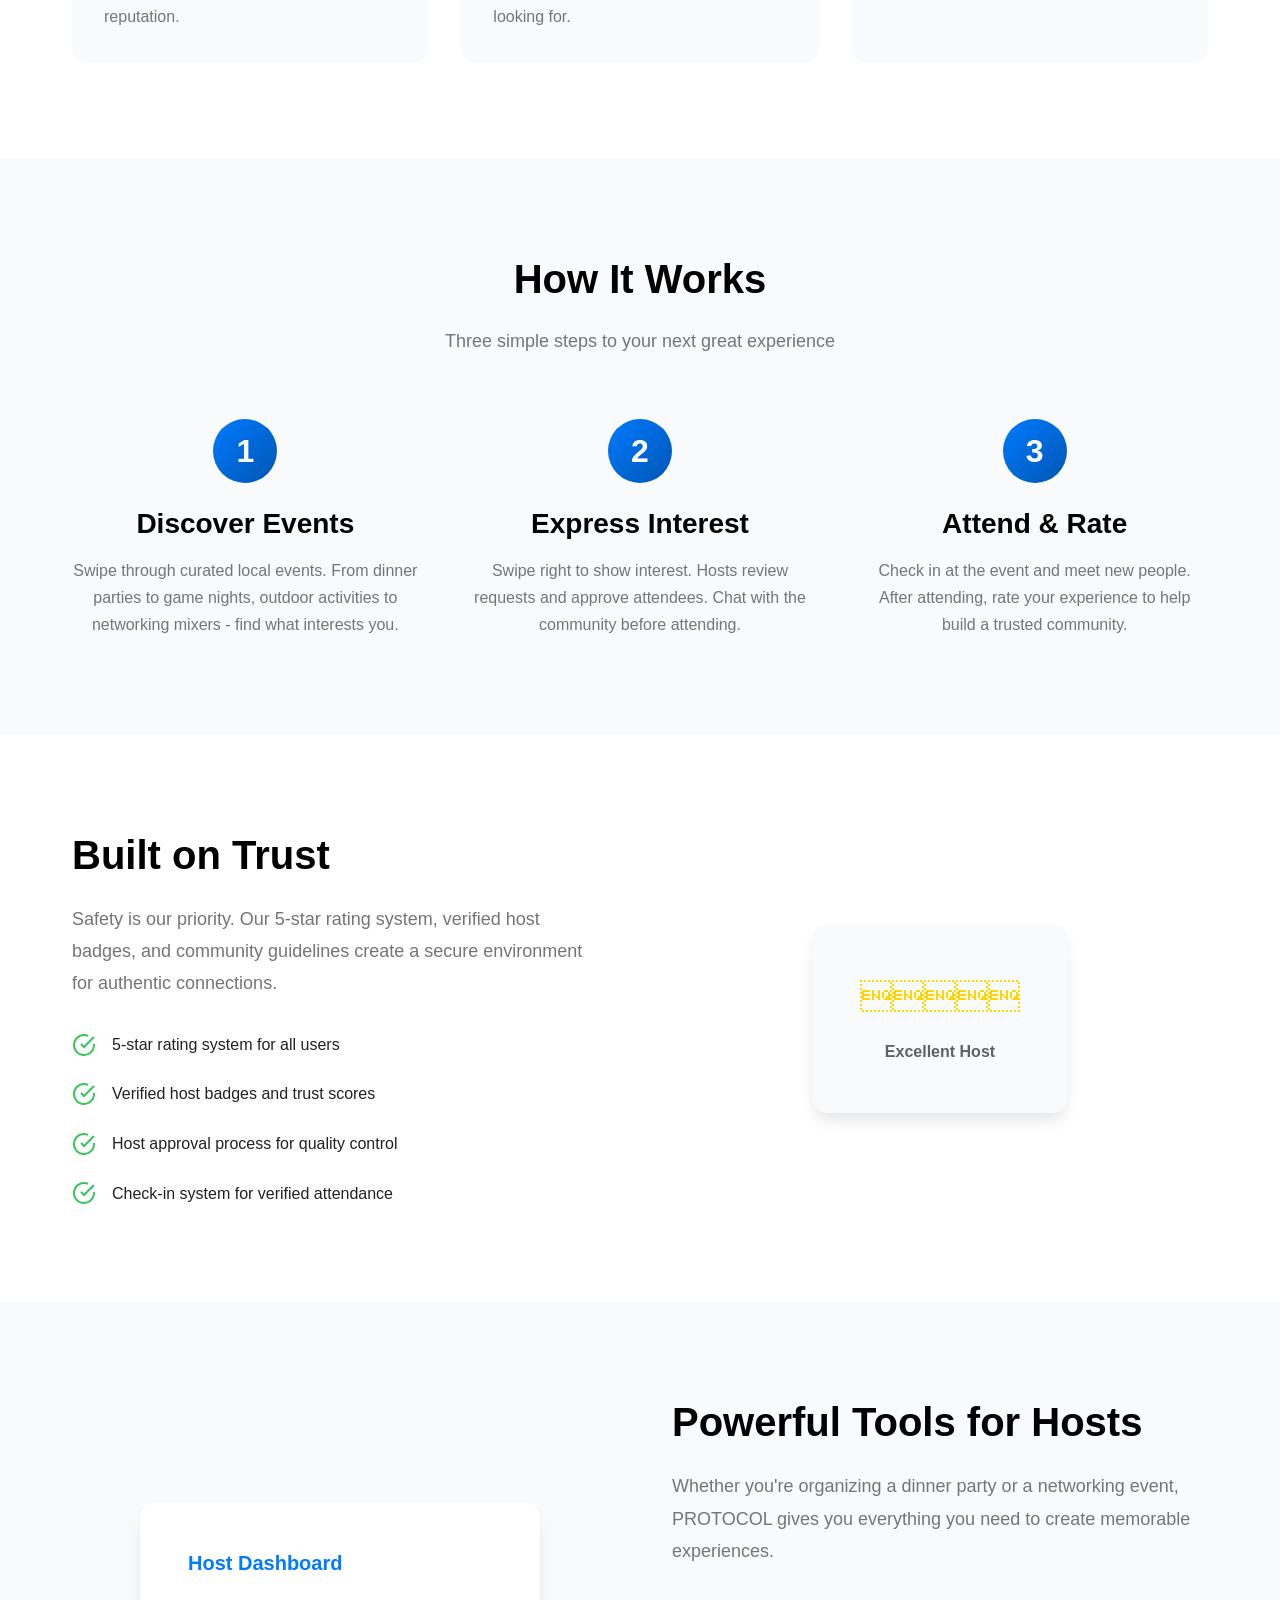
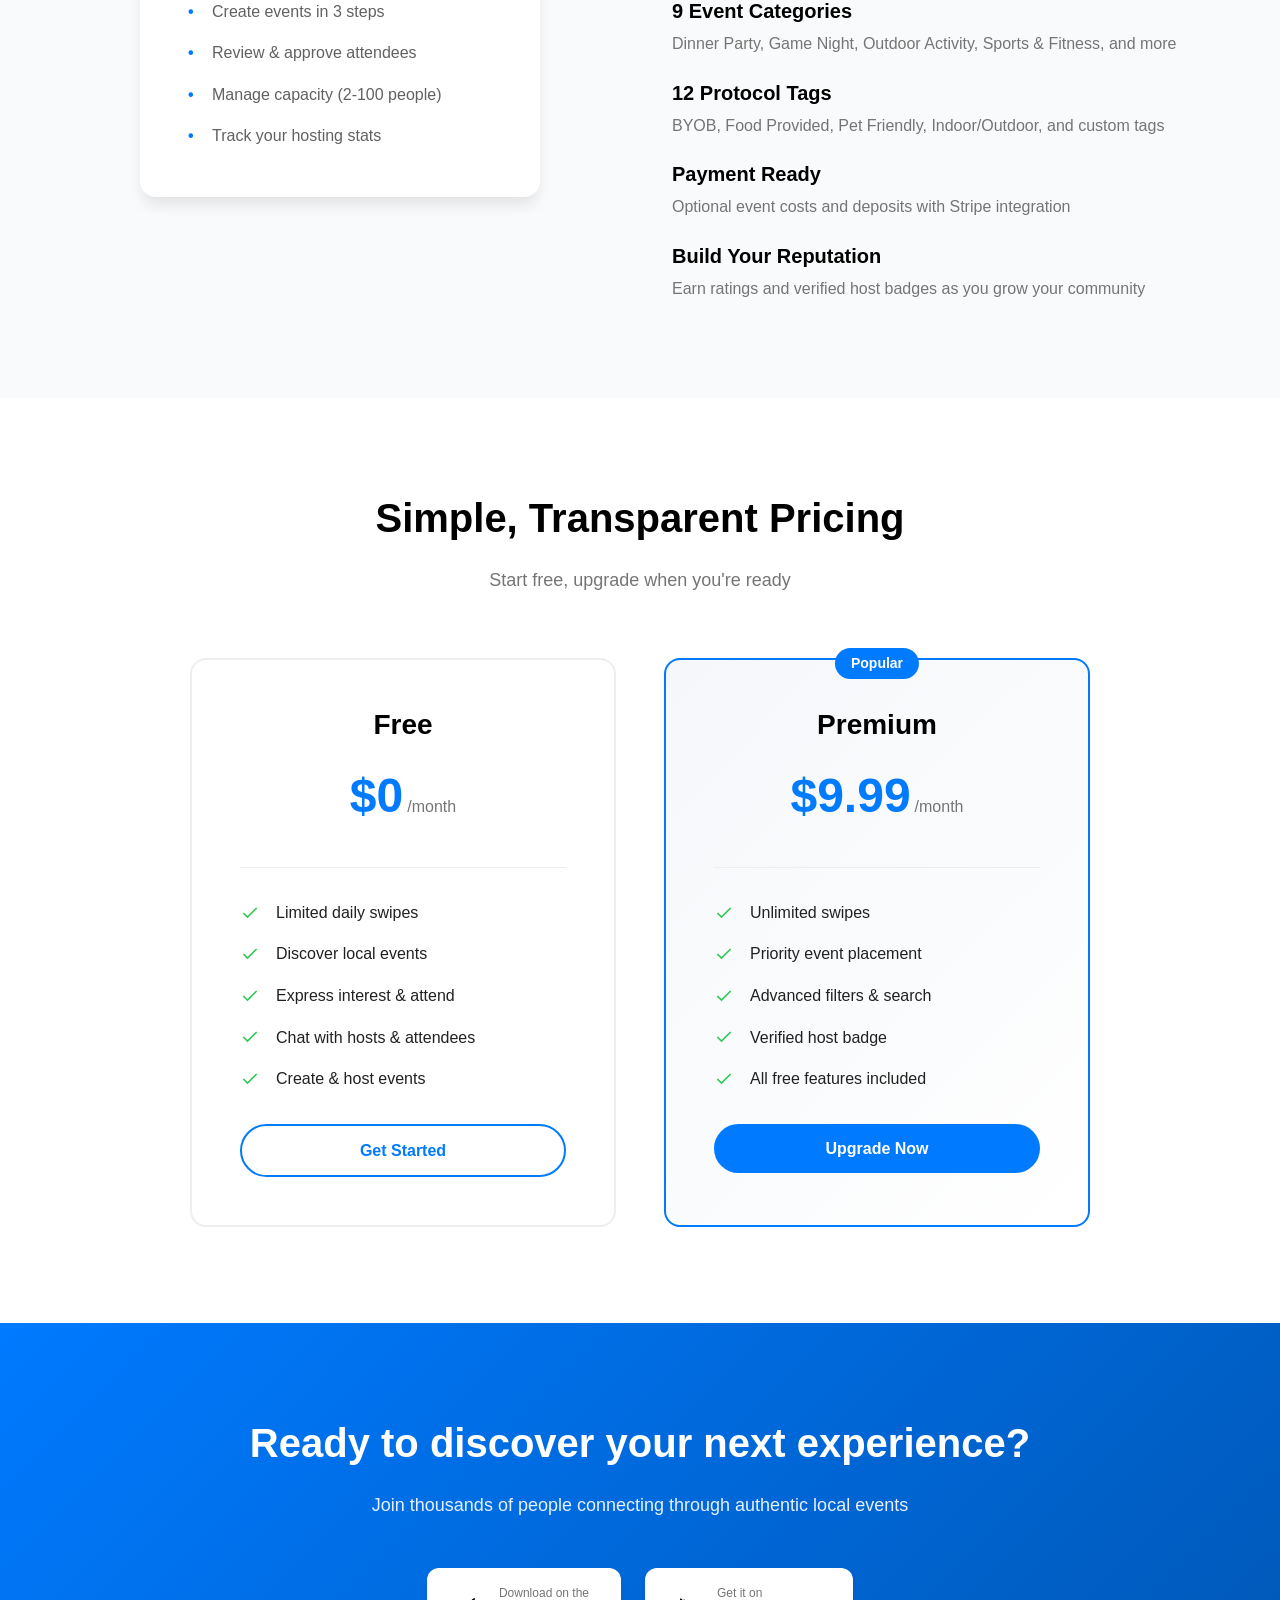
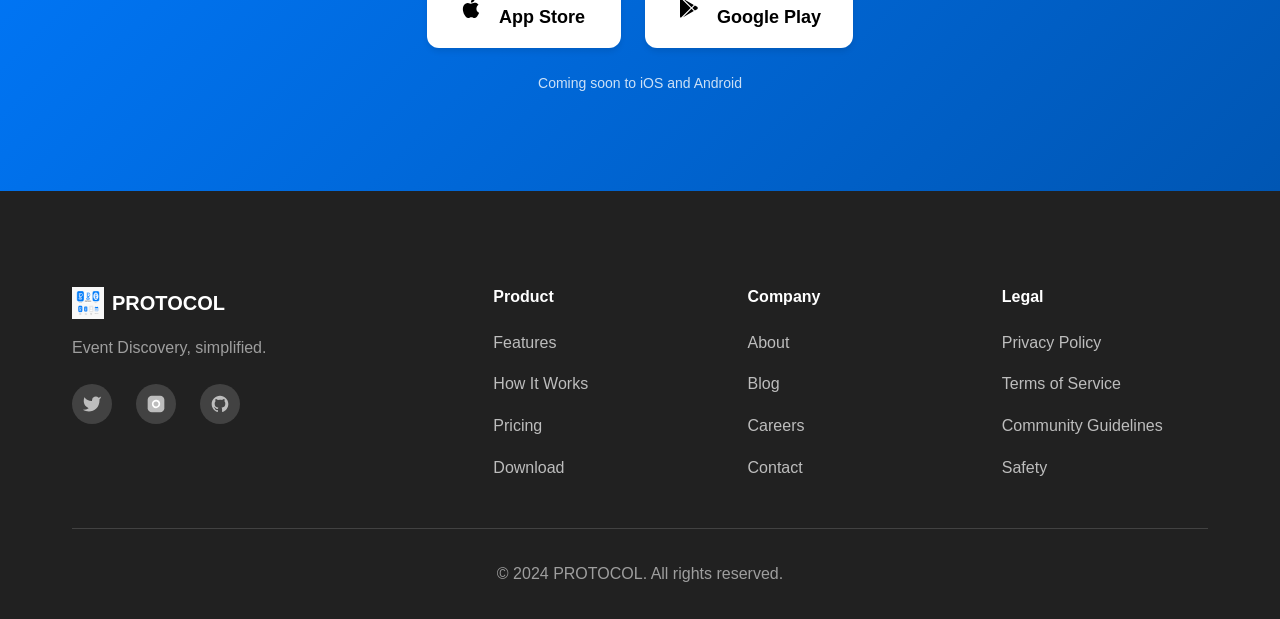
==== commit edb8069e: "Update statistics in index.html" ====
--- a/index.html
+++ b/index.html
@@ -53,15 +53,15 @@
                     </div>
                     <div class="hero-stats">
                         <div class="stat">
-                            <div class="stat-number">100K+</div>
+                            <div class="stat-number">0+</div>
                             <div class="stat-label">Events Discovered</div>
                         </div>
                         <div class="stat">
-                            <div class="stat-number">50K+</div>
+                            <div class="stat-number">2+</div>
                             <div class="stat-label">Active Users</div>
                         </div>
                         <div class="stat">
-                            <div class="stat-number">4.8</div>
+                            <div class="stat-number">0.0</div>
                             <div class="stat-label">Average Rating</div>
                         </div>
                     </div>
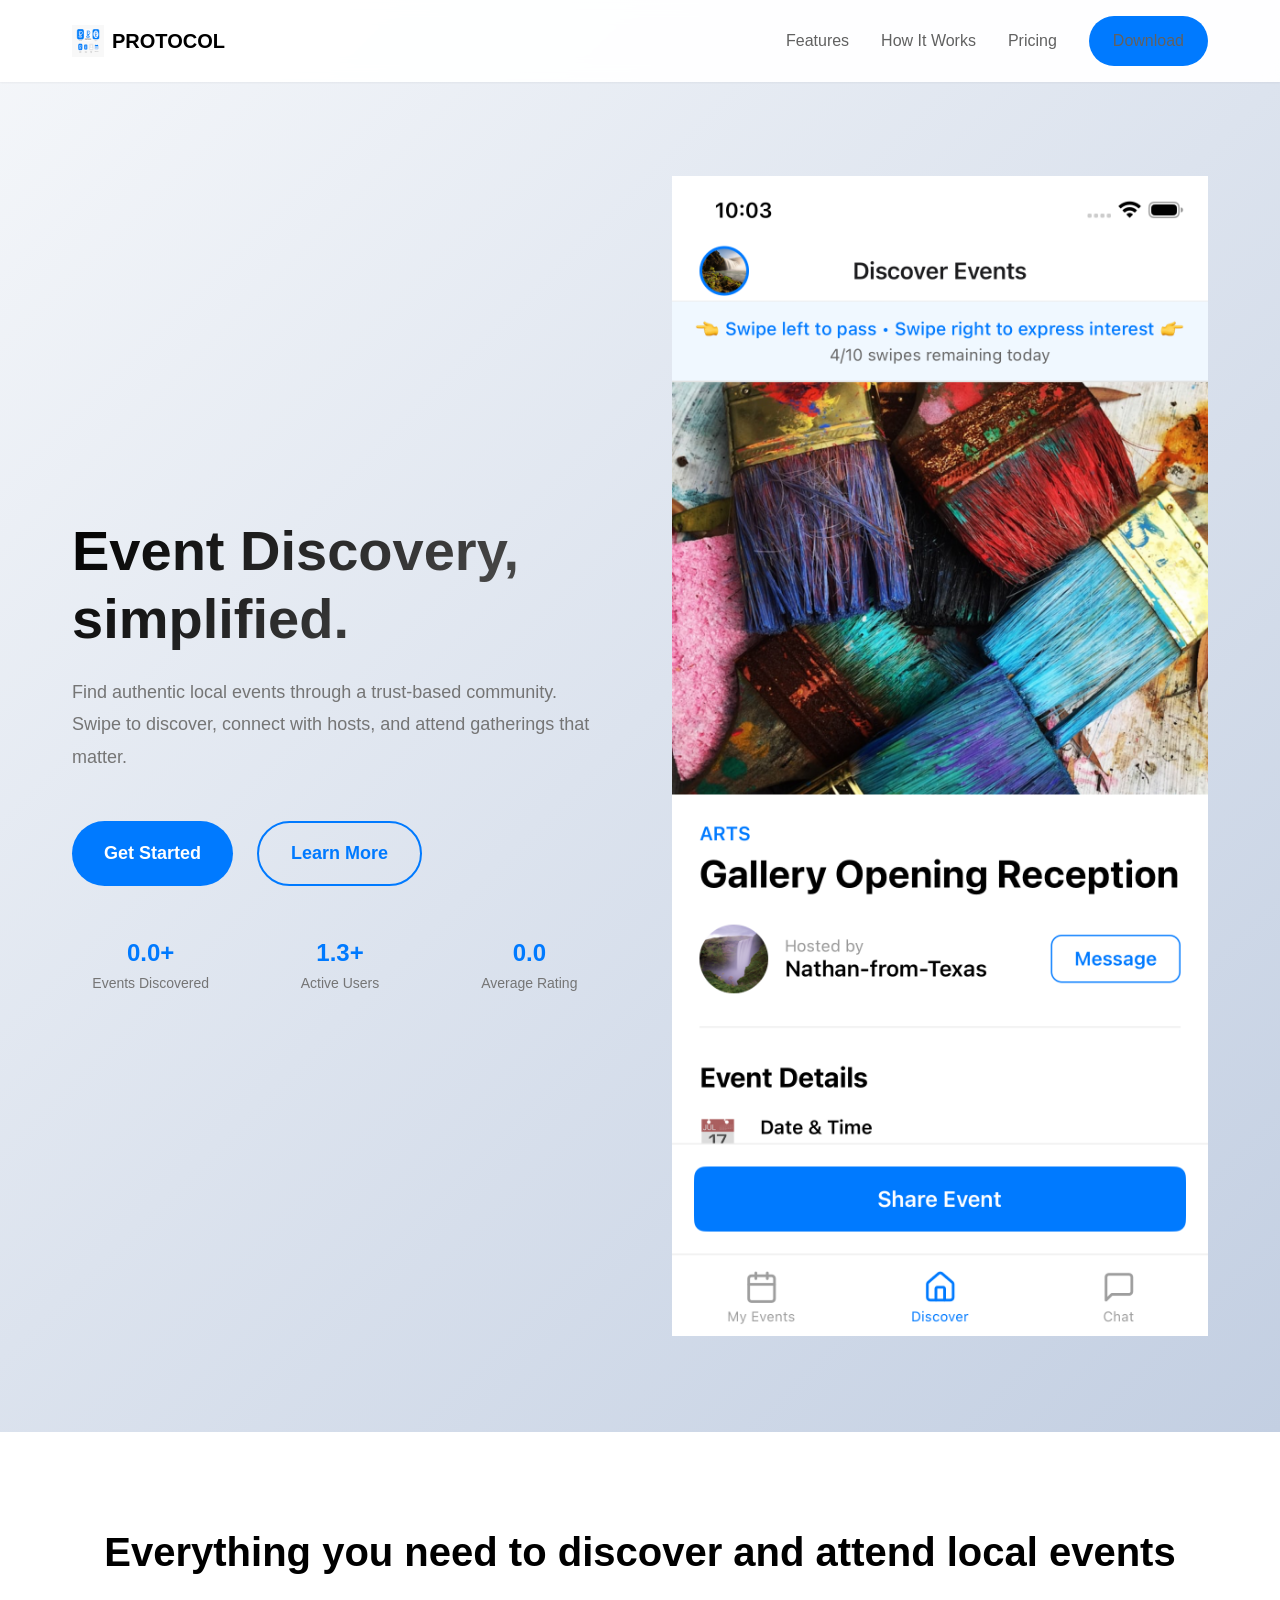
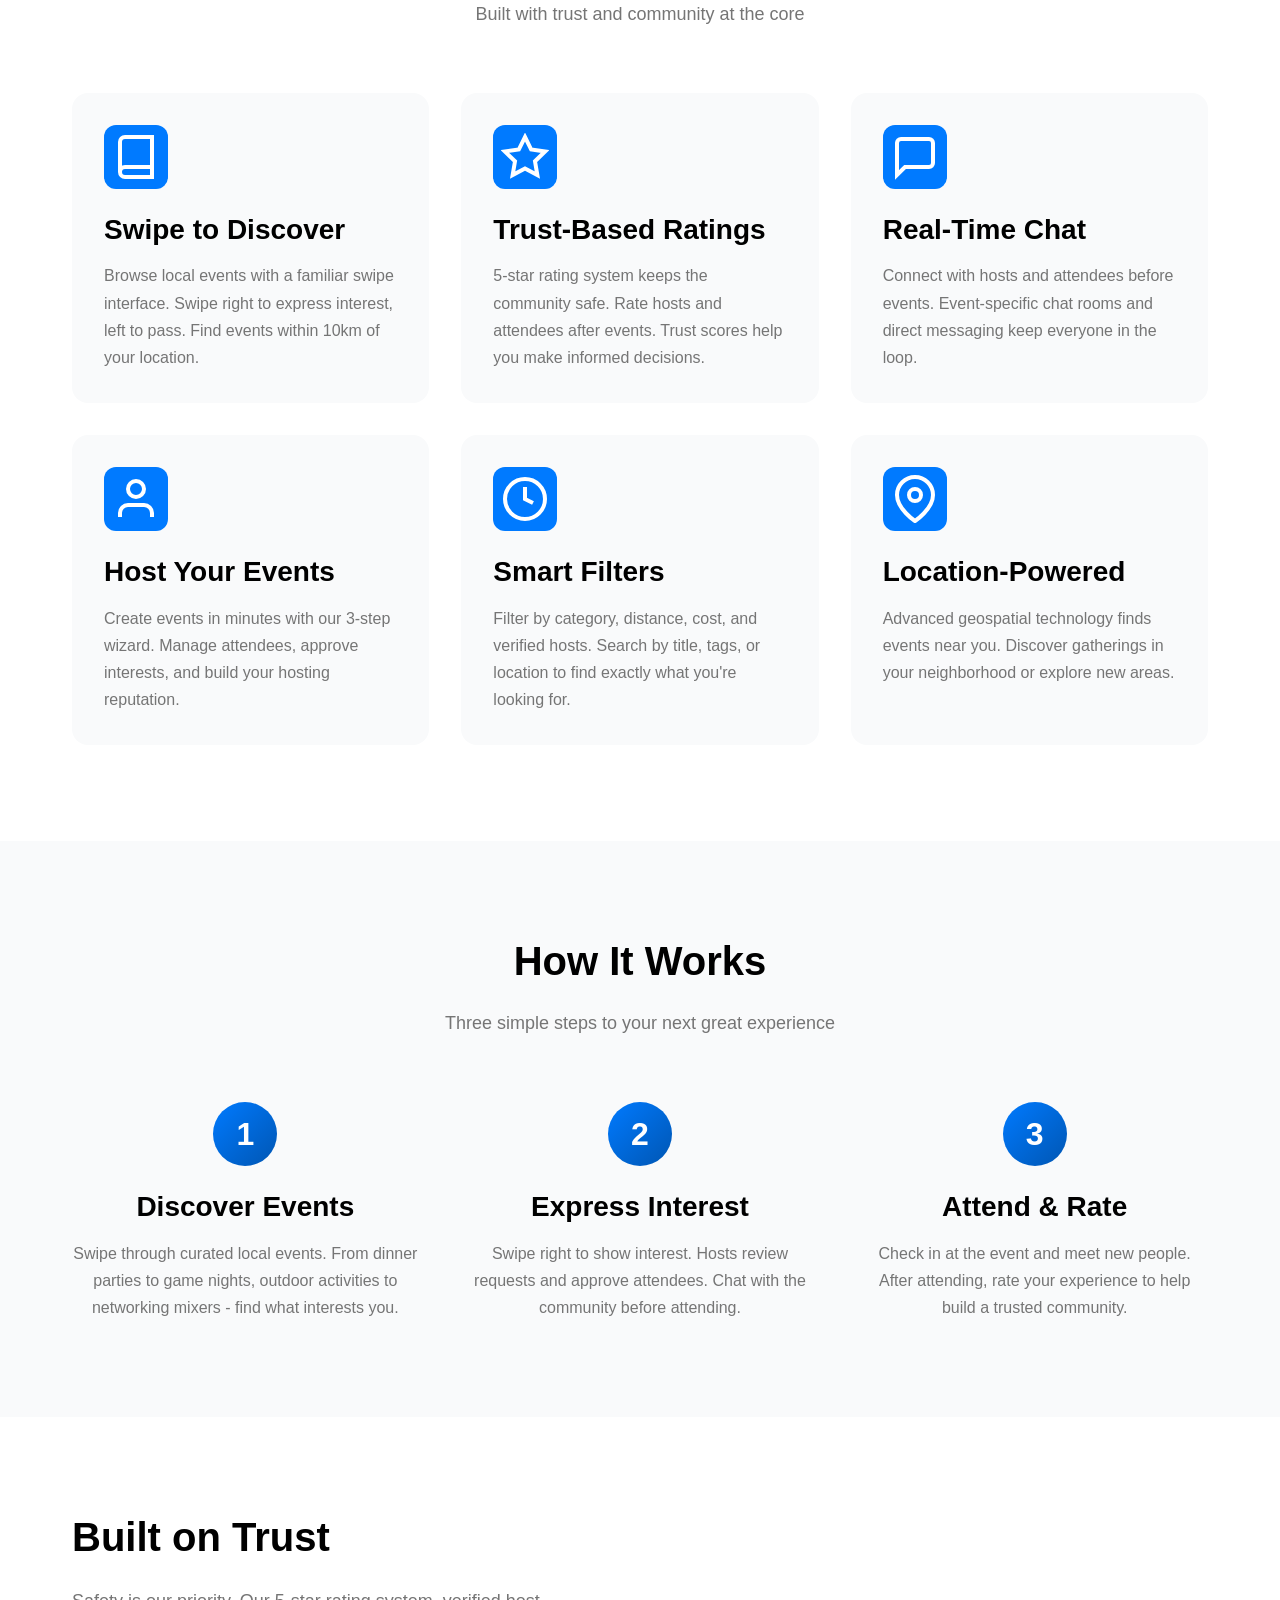
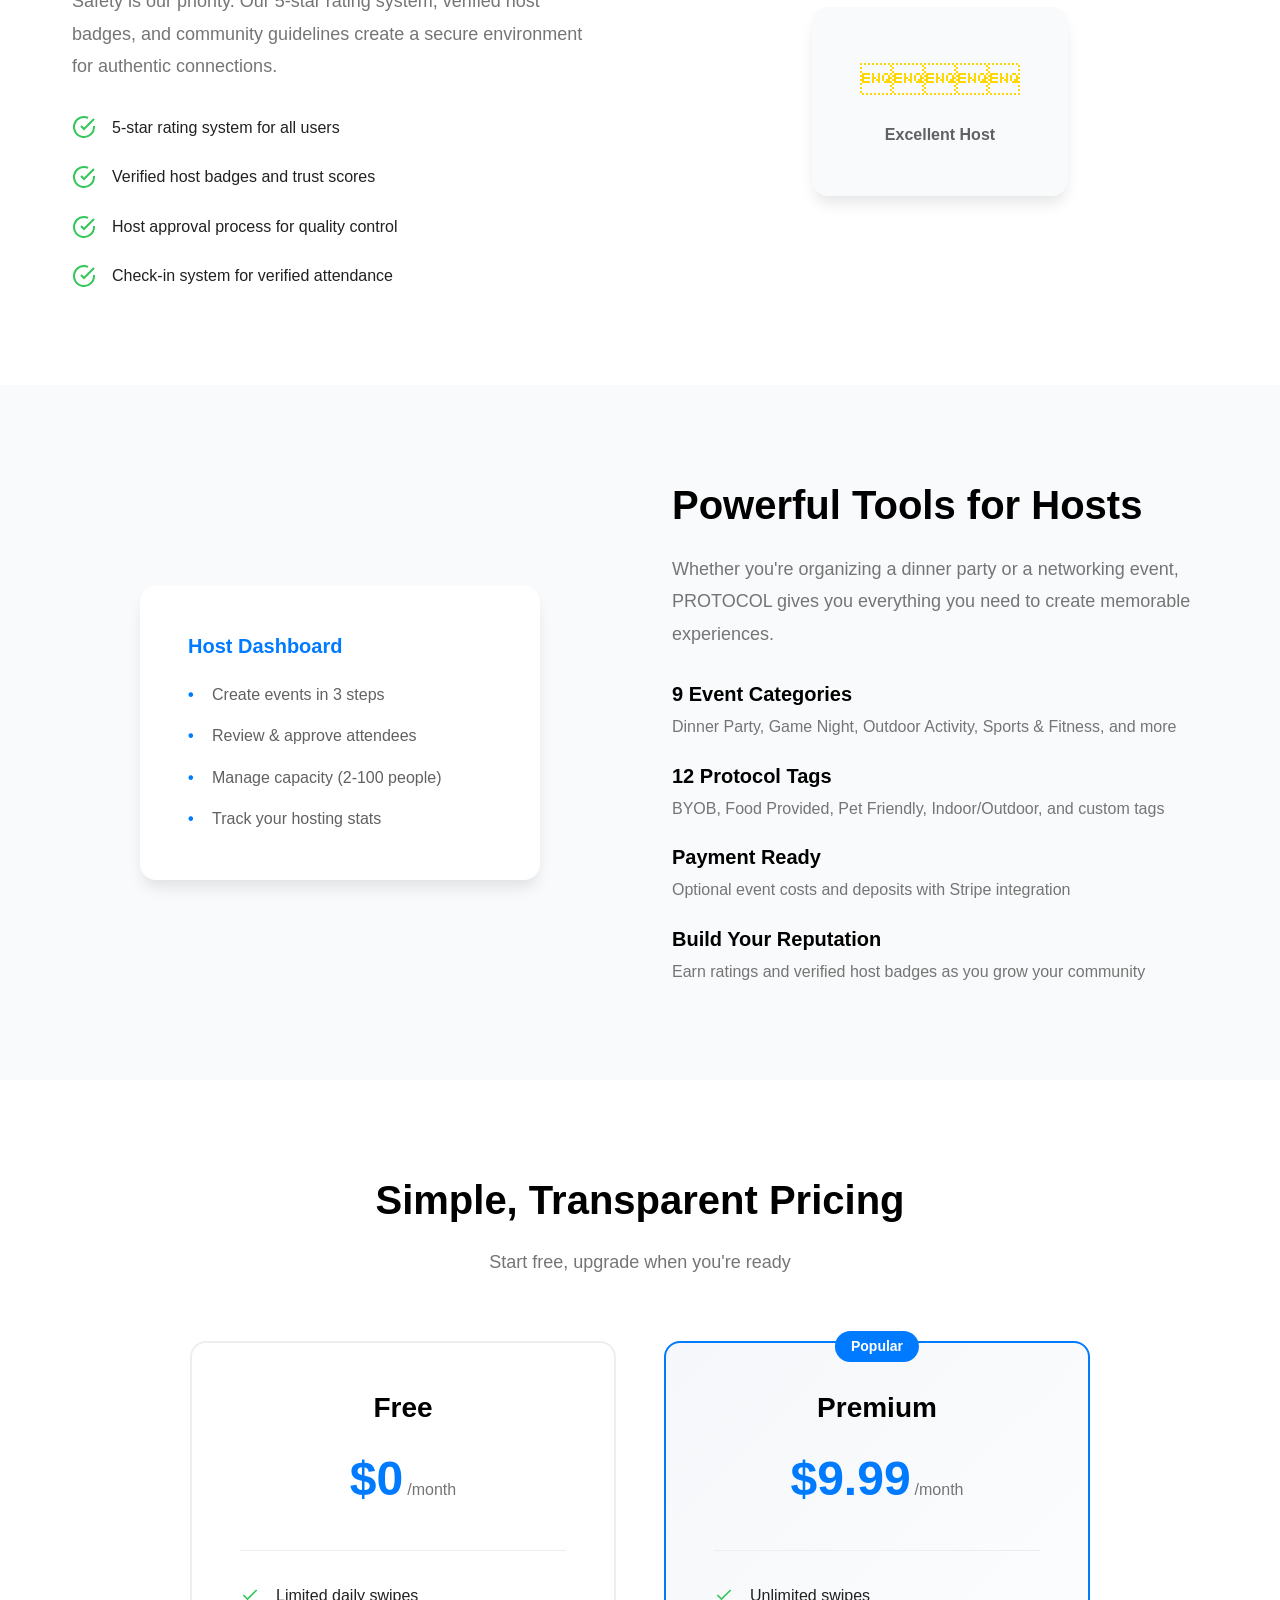
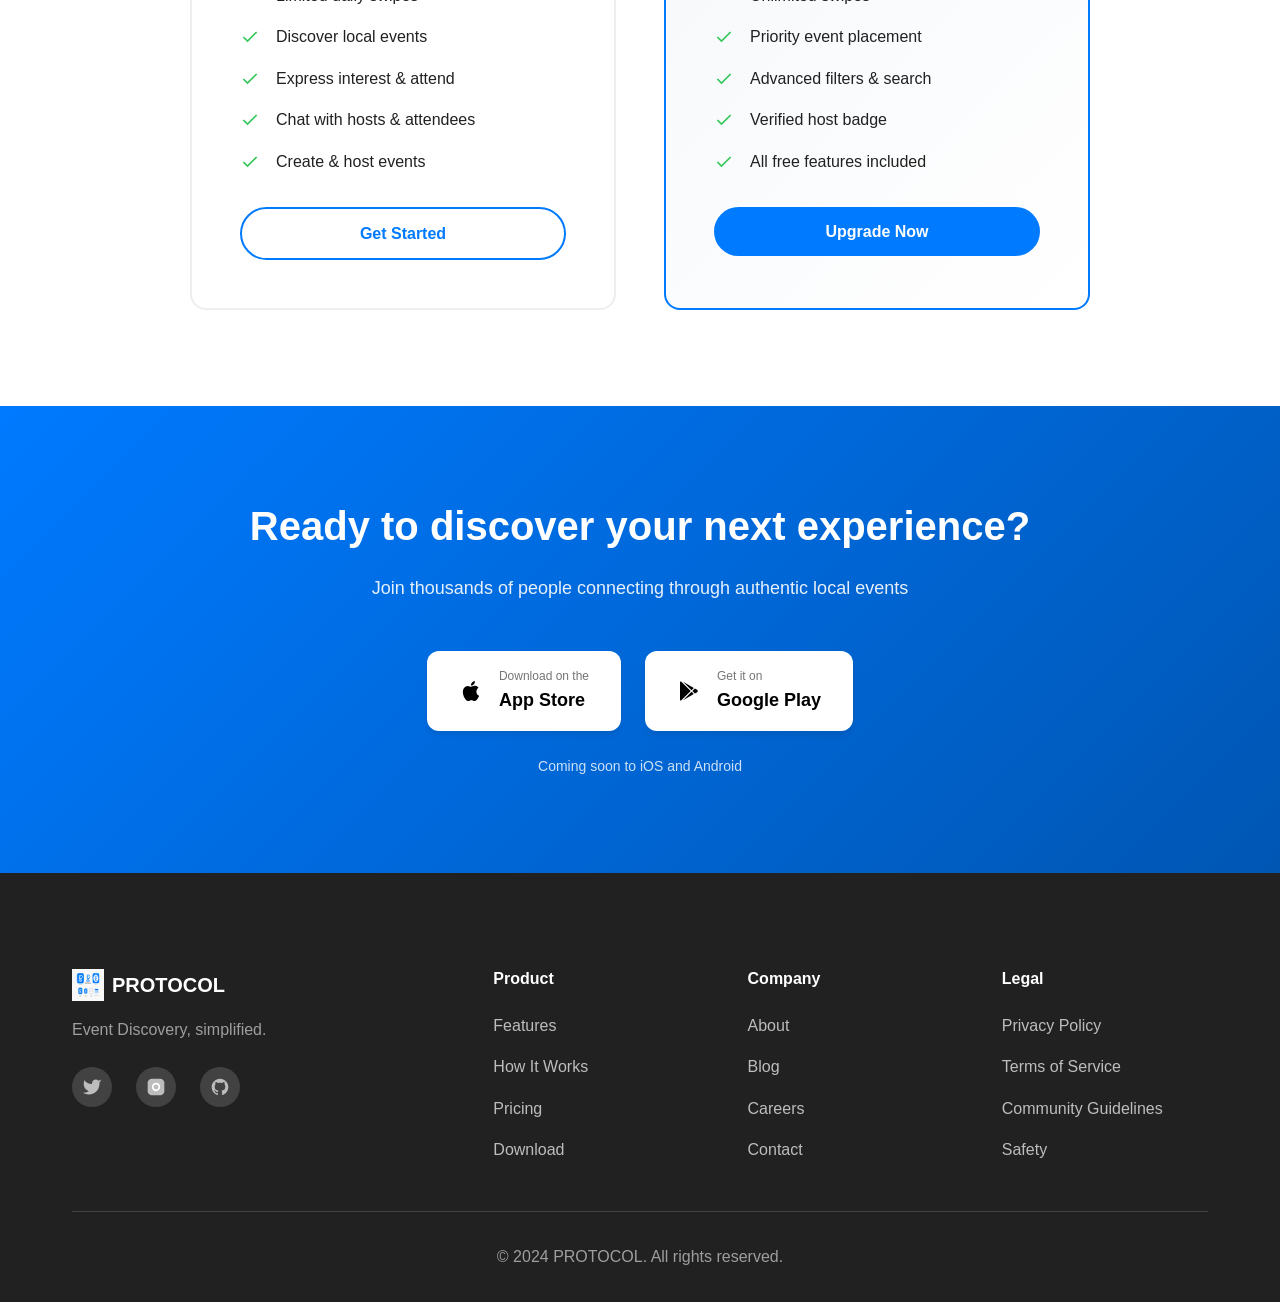
==== commit 683e9c1b: "added screenshot" ====
--- a/index.html
+++ b/index.html
@@ -67,7 +67,7 @@
                     </div>
                 </div>
                 <div class="hero-image">
-                    <img src="assets/hero-mockup.png" alt="PROTOCOL App Interface" class="mockup-img">
+                    <img src="assets/app-screenshot.png" alt="PROTOCOL App Interface" class="mockup-img">
                 </div>
             </div>
         </div>
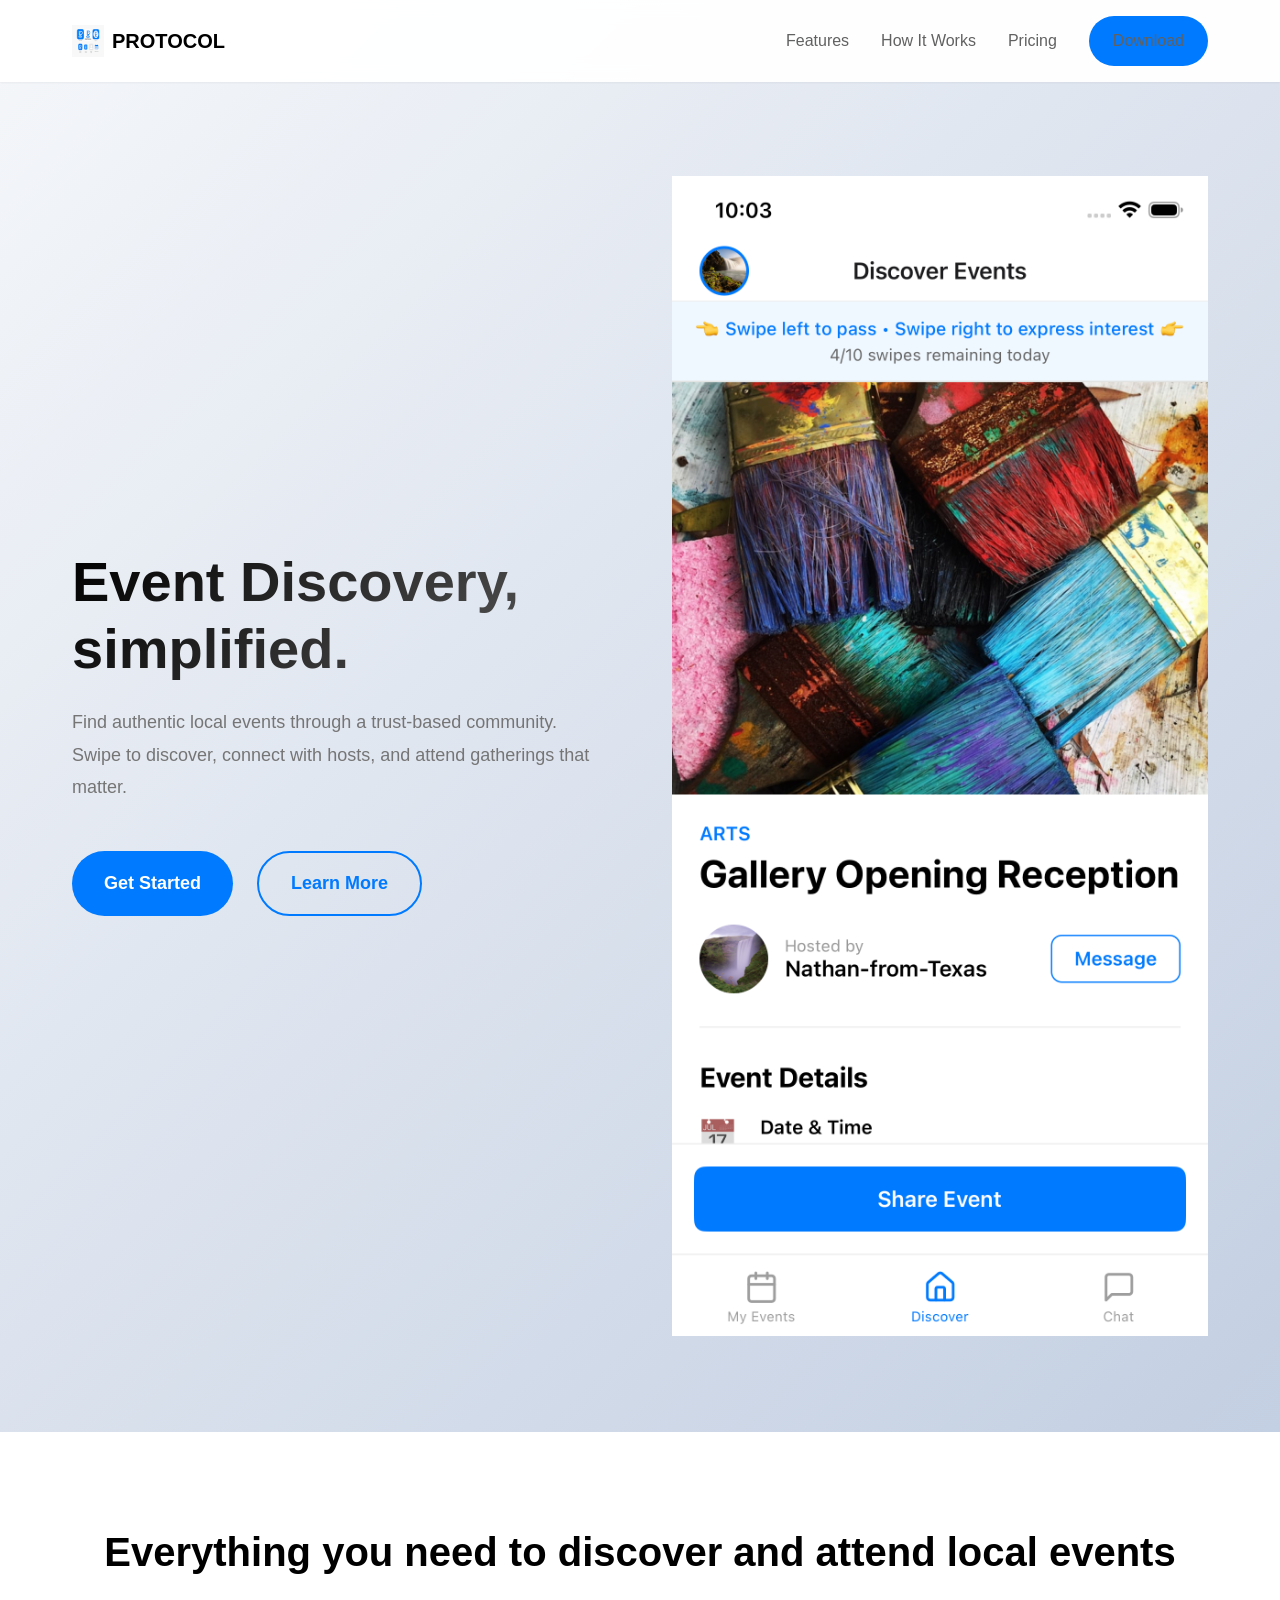
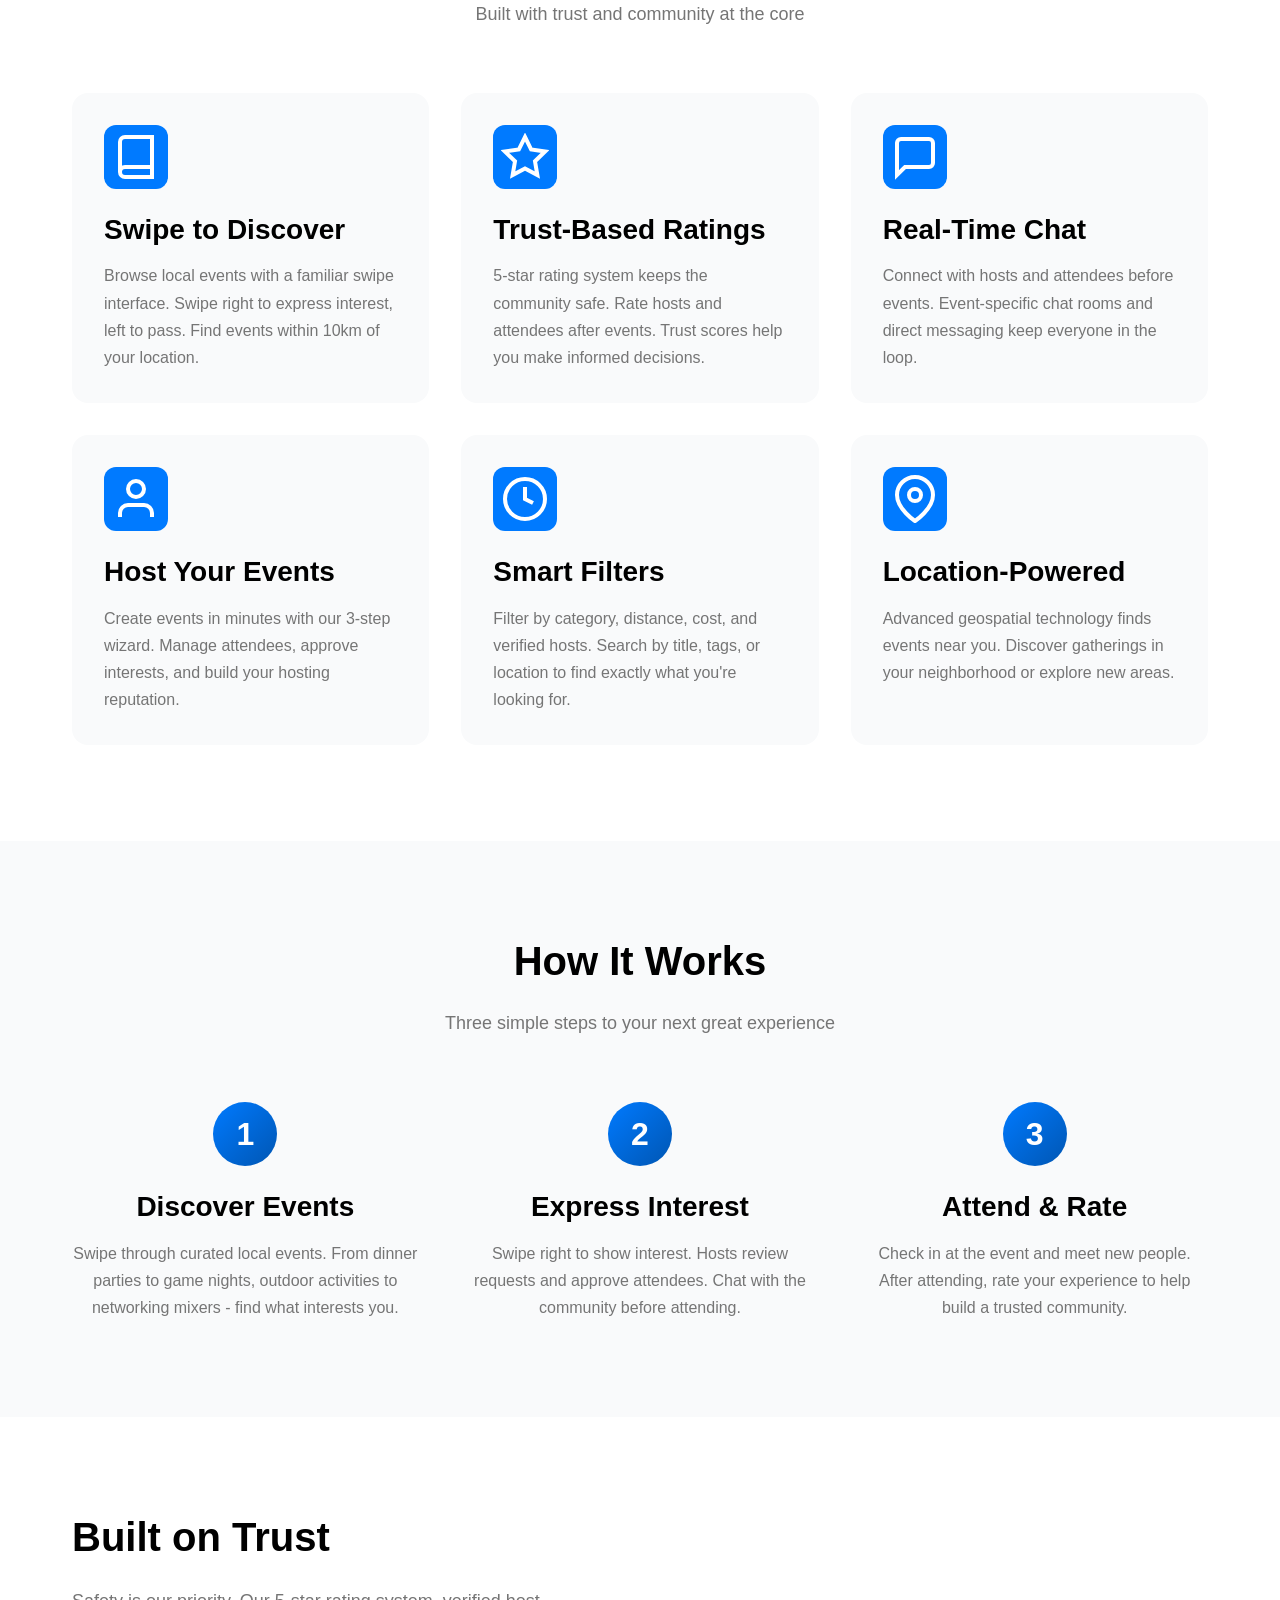
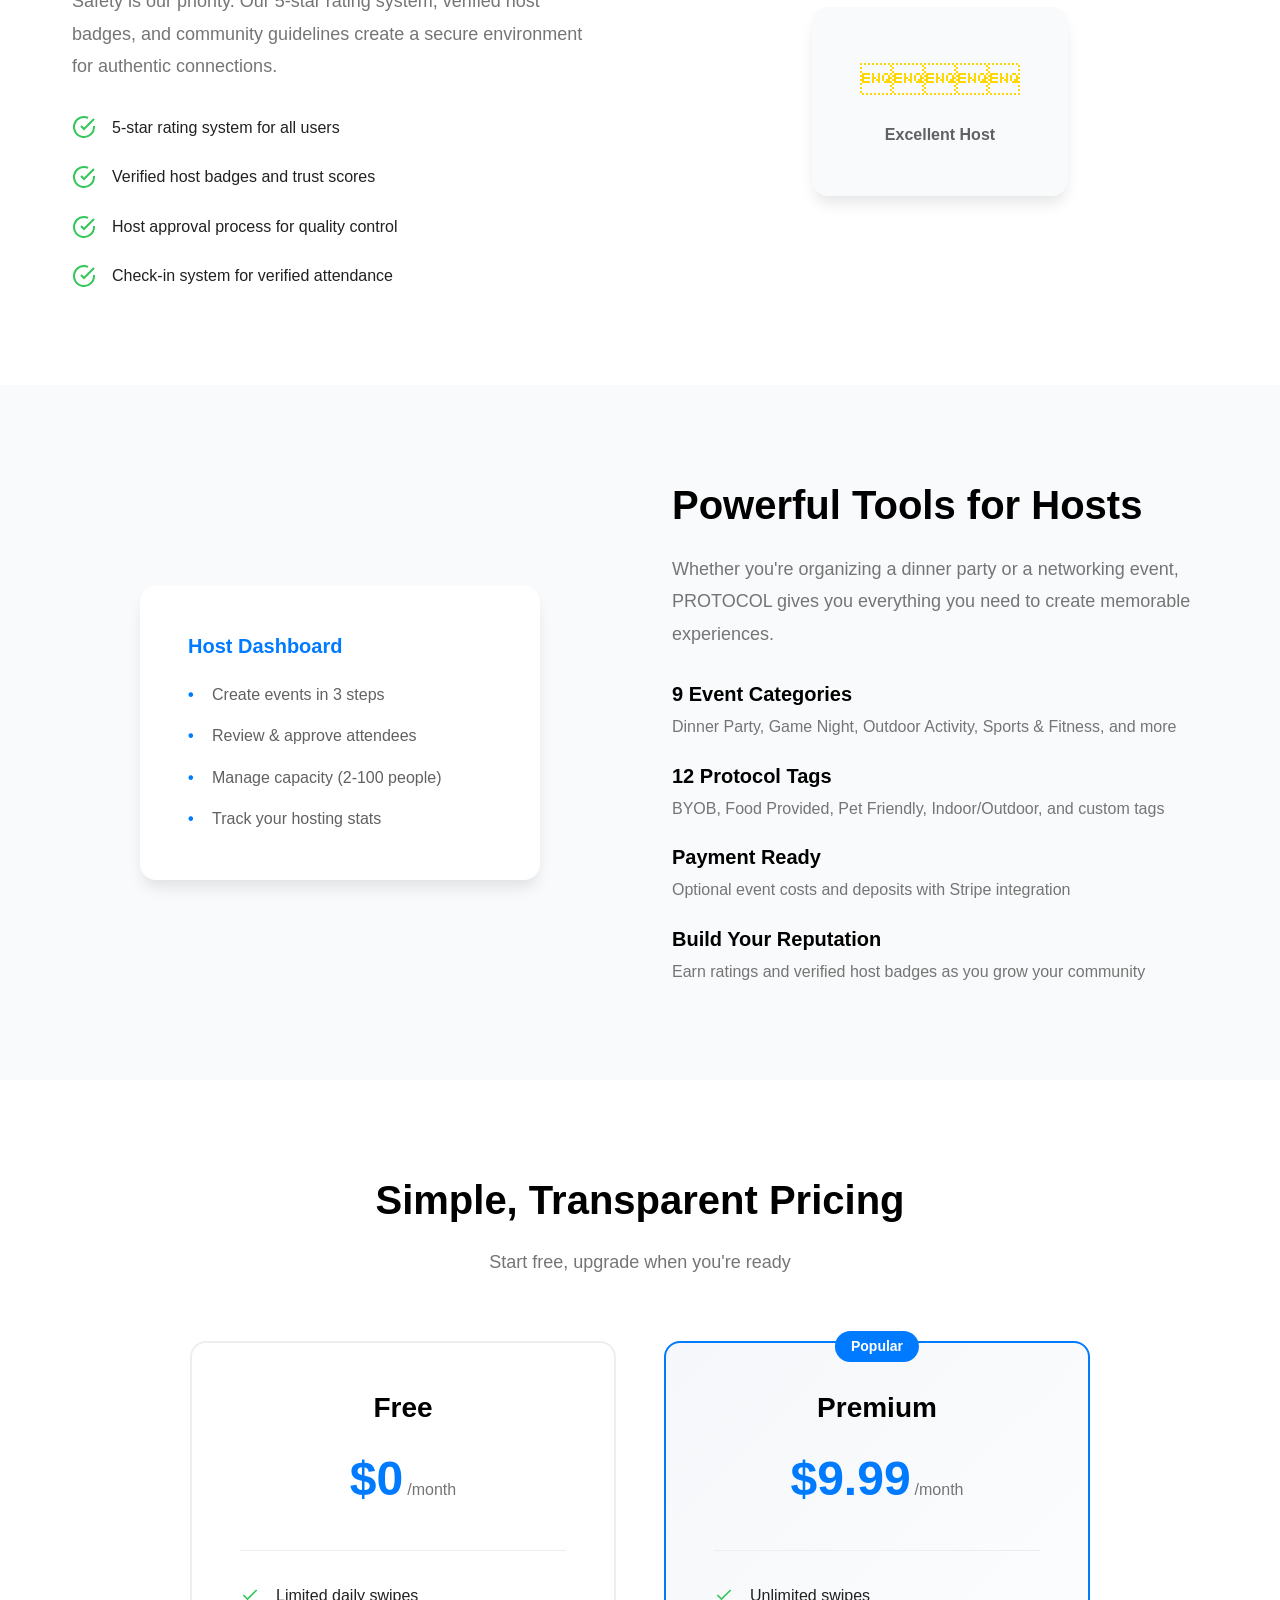
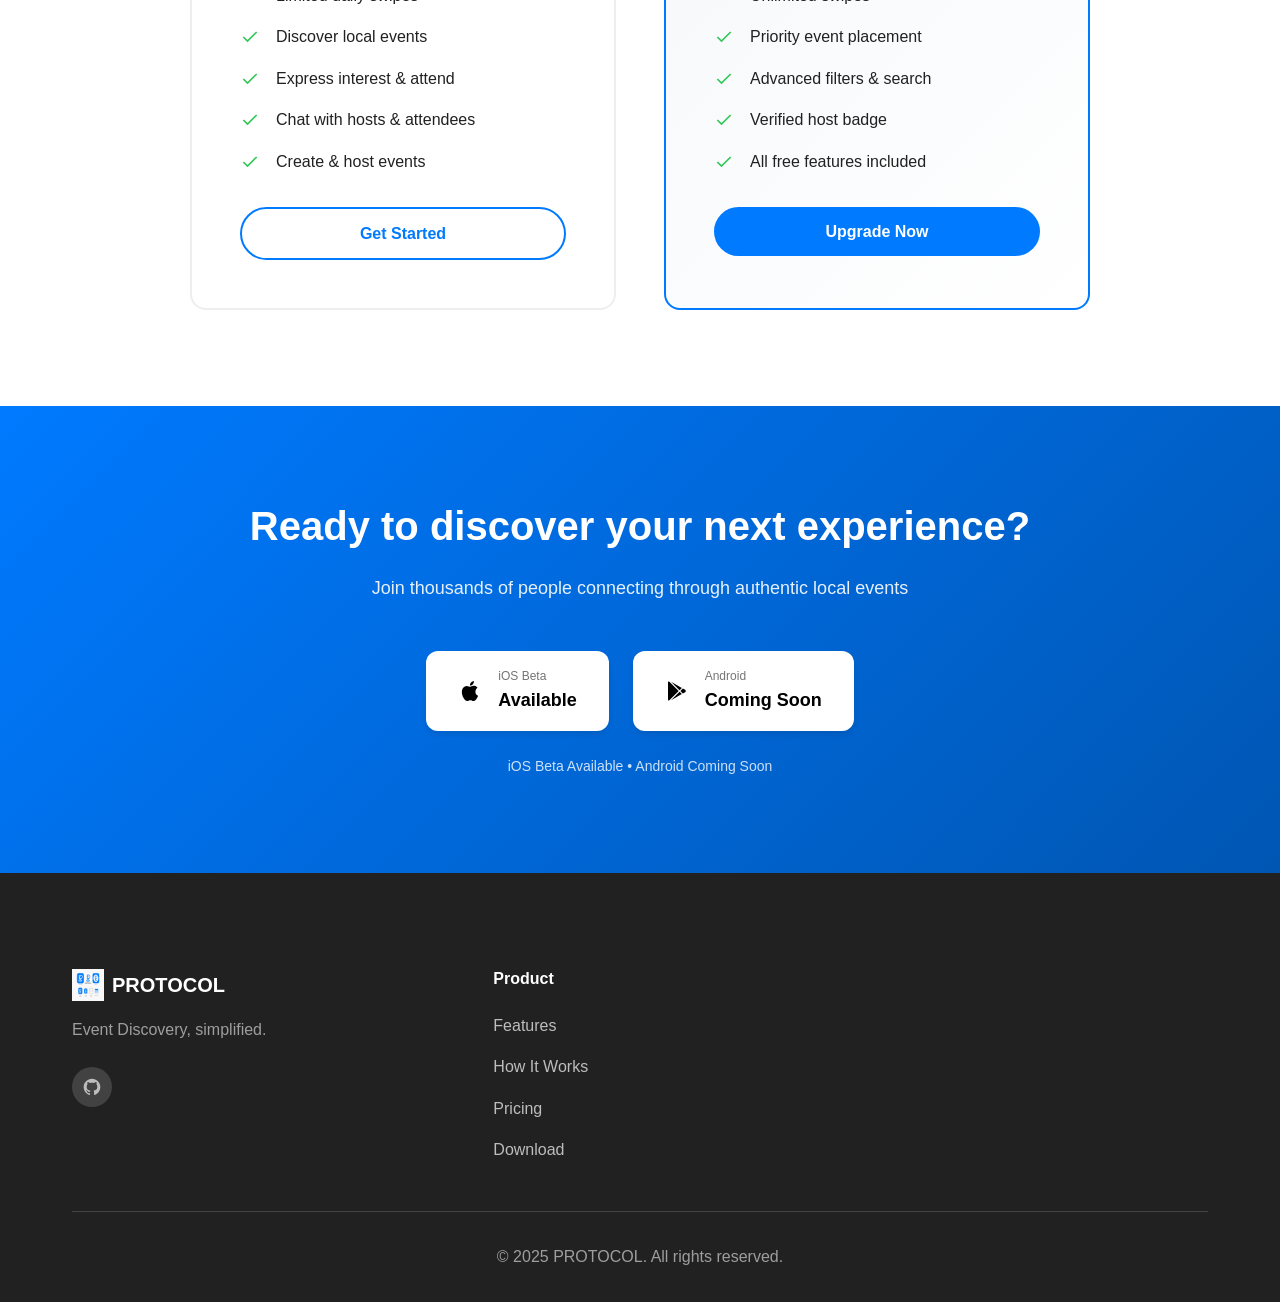
==== commit fd544e16: "minor visual adjustments" ====
--- a/index.html
+++ b/index.html
@@ -50,20 +50,6 @@
                     <div class="hero-buttons">
                         <a href="#download" class="btn-primary btn-large">Get Started</a>
                         <a href="#how-it-works" class="btn-secondary btn-large">Learn More</a>
-                    </div>
-                    <div class="hero-stats">
-                        <div class="stat">
-                            <div class="stat-number">0+</div>
-                            <div class="stat-label">Events Discovered</div>
-                        </div>
-                        <div class="stat">
-                            <div class="stat-number">2+</div>
-                            <div class="stat-label">Active Users</div>
-                        </div>
-                        <div class="stat">
-                            <div class="stat-number">0.0</div>
-                            <div class="stat-label">Average Rating</div>
-                        </div>
                     </div>
                 </div>
                 <div class="hero-image">
@@ -386,8 +372,8 @@
                             <path d="M18.71 19.5c-.83 1.24-1.71 2.45-3.05 2.47-1.34.03-1.77-.79-3.29-.79-1.53 0-2 .77-3.27.82-1.31.05-2.3-1.32-3.14-2.53C4.25 17 2.94 12.45 4.7 9.39c.87-1.52 2.43-2.48 4.12-2.51 1.28-.02 2.5.87 3.29.87.78 0 2.26-1.07 3.81-.91.65.03 2.47.26 3.64 1.98-.09.06-2.17 1.28-2.15 3.81.03 3.02 2.65 4.03 2.68 4.04-.03.07-.42 1.44-1.38 2.83M13 3.5c.73-.83 1.94-1.46 2.94-1.5.13 1.17-.34 2.35-1.04 3.19-.69.85-1.83 1.51-2.95 1.42-.15-1.15.41-2.35 1.05-3.11z"/>
                         </svg>
                         <div class="store-text">
-                            <div class="store-label">Download on the</div>
-                            <div class="store-name">App Store</div>
+                            <div class="store-label">iOS Beta</div>
+                            <div class="store-name">Available</div>
                         </div>
                     </a>
                     <a href="#" class="store-button">
@@ -395,12 +381,12 @@
                             <path d="M3,20.5V3.5C3,2.91 3.34,2.39 3.84,2.15L13.69,12L3.84,21.85C3.34,21.6 3,21.09 3,20.5M16.81,15.12L6.05,21.34L14.54,12.85L16.81,15.12M20.16,10.81C20.5,11.08 20.75,11.5 20.75,12C20.75,12.5 20.53,12.9 20.18,13.18L17.89,14.5L15.39,12L17.89,9.5L20.16,10.81M6.05,2.66L16.81,8.88L14.54,11.15L6.05,2.66Z"/>
                         </svg>
                         <div class="store-text">
-                            <div class="store-label">Get it on</div>
-                            <div class="store-name">Google Play</div>
+                            <div class="store-label">Android</div>
+                            <div class="store-name">Coming Soon</div>
                         </div>
                     </a>
                 </div>
-                <p class="download-note">Coming soon to iOS and Android</p>
+                <p class="download-note">iOS Beta Available • Android Coming Soon</p>
             </div>
         </div>
     </section>
@@ -416,18 +402,6 @@
                     </div>
                     <p class="footer-tagline">Event Discovery, simplified.</p>
                     <div class="social-links">
-                        <a href="#" aria-label="Twitter">
-                            <svg width="20" height="20" viewBox="0 0 24 24" fill="currentColor">
-                                <path d="M23 3a10.9 10.9 0 01-3.14 1.53 4.48 4.48 0 00-7.86 3v1A10.66 10.66 0 013 4s-4 9 5 13a11.64 11.64 0 01-7 2c9 5 20 0 20-11.5a4.5 4.5 0 00-.08-.83A7.72 7.72 0 0023 3z"></path>
-                            </svg>
-                        </a>
-                        <a href="#" aria-label="Instagram">
-                            <svg width="20" height="20" viewBox="0 0 24 24" fill="currentColor">
-                                <rect x="2" y="2" width="20" height="20" rx="5" ry="5"></rect>
-                                <path d="M16 11.37A4 4 0 1 1 12.63 8 4 4 0 0 1 16 11.37z" fill="none" stroke="white" stroke-width="2"></path>
-                                <line x1="17.5" y1="6.5" x2="17.51" y2="6.5" stroke="white" stroke-width="2"></line>
-                            </svg>
-                        </a>
                         <a href="https://github.com/PROTOCOL-social" aria-label="GitHub">
                             <svg width="20" height="20" viewBox="0 0 24 24" fill="currentColor">
                                 <path d="M12 2C6.477 2 2 6.477 2 12c0 4.42 2.865 8.17 6.839 9.49.5.092.682-.217.682-.482 0-.237-.008-.866-.013-1.7-2.782.603-3.369-1.34-3.369-1.34-.454-1.156-1.11-1.463-1.11-1.463-.908-.62.069-.608.069-.608 1.003.07 1.531 1.03 1.531 1.03.892 1.529 2.341 1.087 2.91.832.092-.647.35-1.088.636-1.338-2.22-.253-4.555-1.11-4.555-4.943 0-1.091.39-1.984 1.029-2.683-.103-.253-.446-1.27.098-2.647 0 0 .84-.269 2.75 1.025A9.578 9.578 0 0112 6.836c.85.004 1.705.114 2.504.336 1.909-1.294 2.747-1.025 2.747-1.025.546 1.377.203 2.394.1 2.647.64.699 1.028 1.592 1.028 2.683 0 3.842-2.339 4.687-4.566 4.935.359.309.678.919.678 1.852 0 1.336-.012 2.415-.012 2.743 0 .267.18.578.688.48C19.138 20.167 22 16.418 22 12c0-5.523-4.477-10-10-10z"></path>
@@ -445,28 +419,10 @@
                             <li><a href="#download">Download</a></li>
                         </ul>
                     </div>
-                    <div class="footer-column">
-                        <h4>Company</h4>
-                        <ul>
-                            <li><a href="#">About</a></li>
-                            <li><a href="#">Blog</a></li>
-                            <li><a href="#">Careers</a></li>
-                            <li><a href="#">Contact</a></li>
-                        </ul>
-                    </div>
-                    <div class="footer-column">
-                        <h4>Legal</h4>
-                        <ul>
-                            <li><a href="#">Privacy Policy</a></li>
-                            <li><a href="#">Terms of Service</a></li>
-                            <li><a href="#">Community Guidelines</a></li>
-                            <li><a href="#">Safety</a></li>
-                        </ul>
-                    </div>
                 </div>
             </div>
             <div class="footer-bottom">
-                <p>&copy; 2024 PROTOCOL. All rights reserved.</p>
+                <p>&copy; 2025 PROTOCOL. All rights reserved.</p>
             </div>
         </div>
     </footer>
